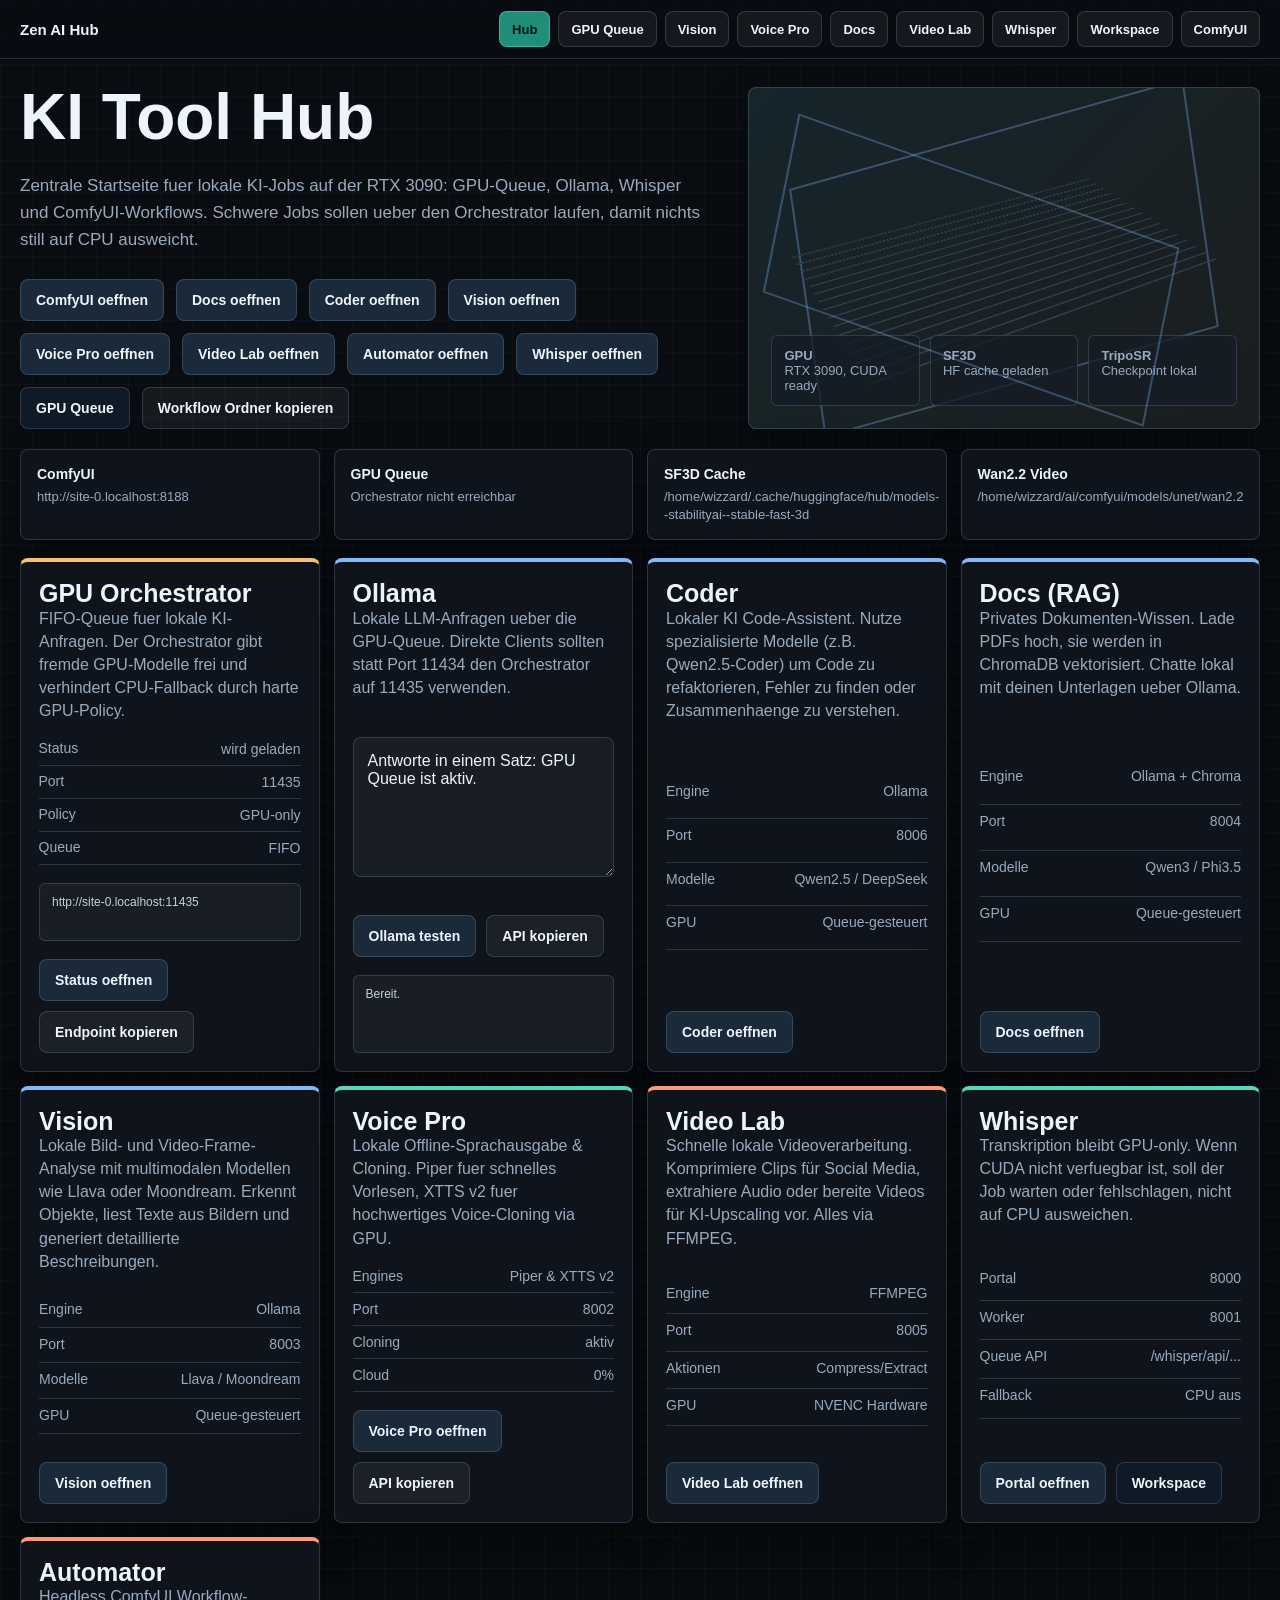
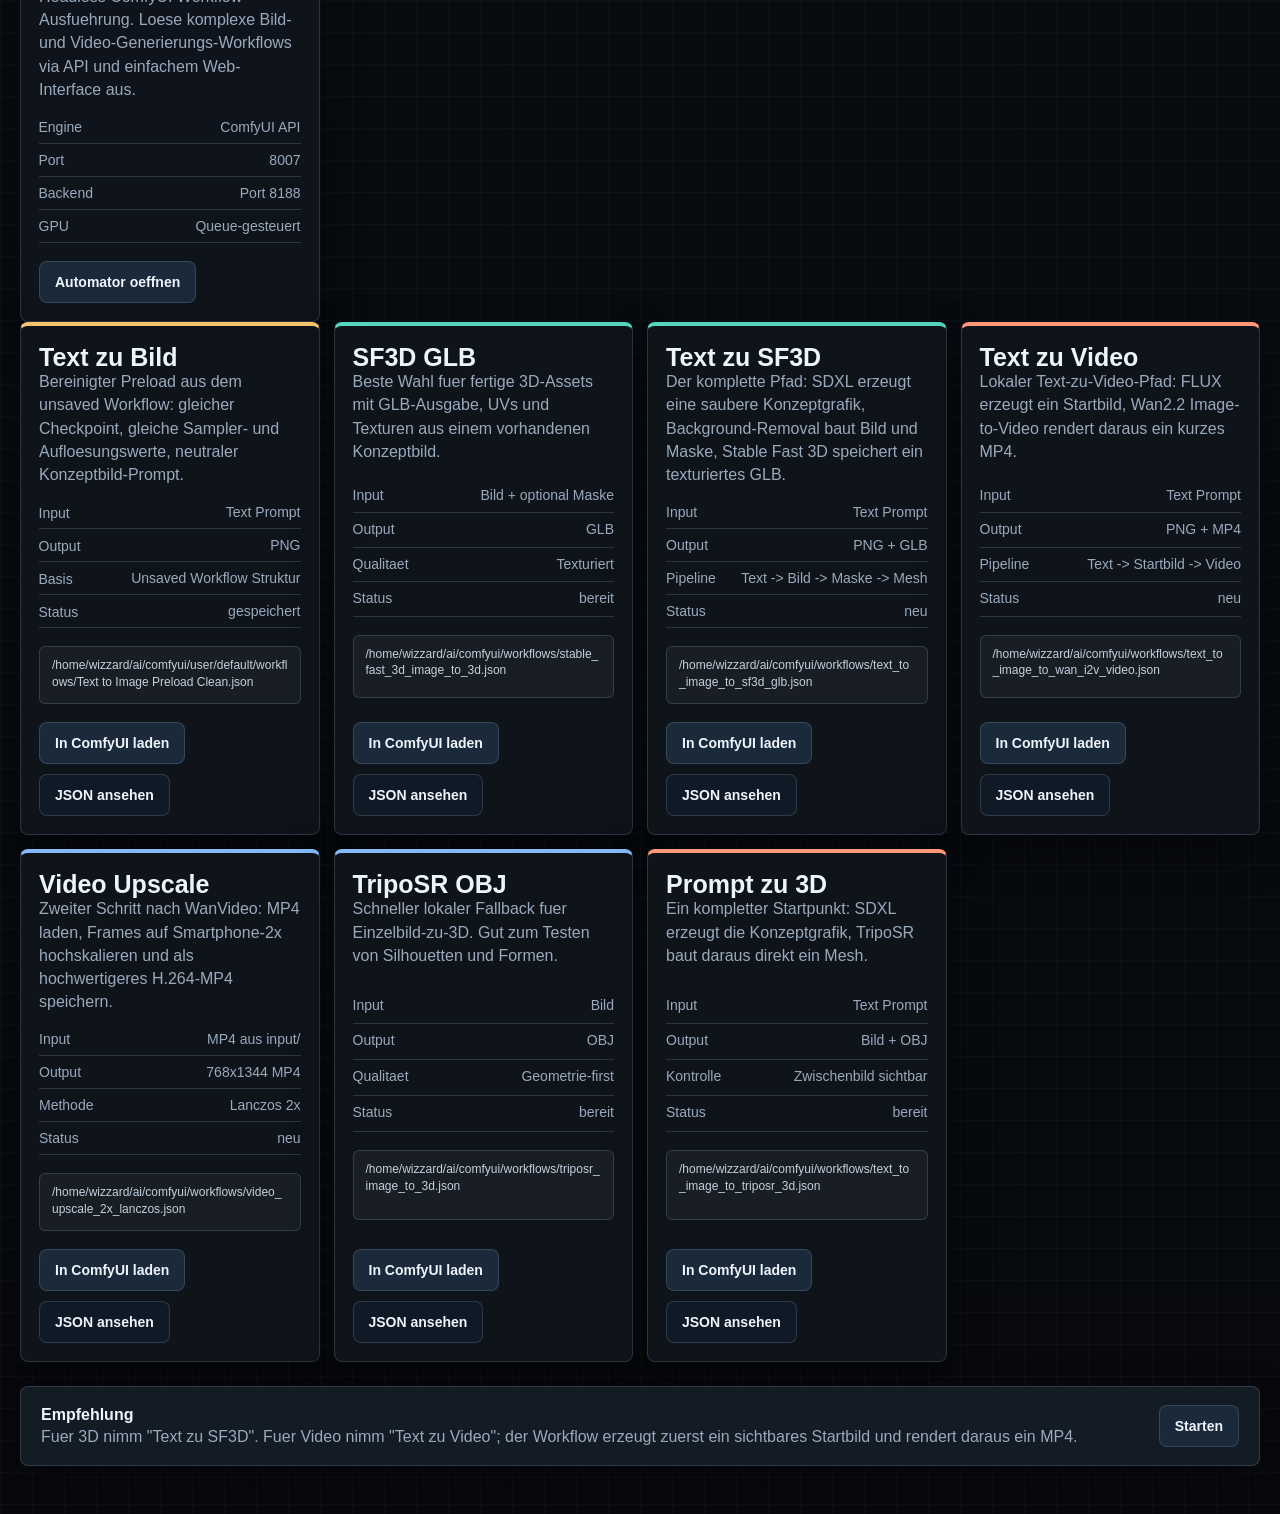
==== landing-page/index.html @ 99bfc398 "Update Hub Landing Page with Zen Coder and Zen Automator" ====
<!doctype html>
<html lang="de">
<head>
  <meta charset="utf-8">
  <meta name="viewport" content="width=device-width, initial-scale=1">
  <title>ComfyUI Workflow Launcher</title>
  <style>
    :root {
      --ink: #161817;
      --muted: #5c645e;
      --paper: #f5f1e8;
      --panel: rgba(255, 252, 244, 0.86);
      --line: rgba(22, 24, 23, 0.16);
      --green: #1f7a5b;
      --blue: #1b638f;
      --clay: #b85b38;
      --gold: #b18a21;
      --shadow: 0 24px 70px rgba(20, 23, 21, 0.18);
    }

    * {
      box-sizing: border-box;
    }

    body {
      margin: 0;
      min-height: 100vh;
      color: var(--ink);
      font-family: ui-serif, Georgia, "Times New Roman", serif;
      background:
        linear-gradient(120deg, rgba(245, 241, 232, 0.96), rgba(224, 233, 224, 0.86)),
        radial-gradient(circle at 18% 16%, rgba(184, 91, 56, 0.22), transparent 30%),
        radial-gradient(circle at 86% 12%, rgba(31, 122, 91, 0.2), transparent 34%),
        #ece6d8;
    }

    body::before {
      content: "";
      position: fixed;
      inset: 0;
      pointer-events: none;
      opacity: 0.36;
      background-image:
        linear-gradient(rgba(22, 24, 23, 0.055) 1px, transparent 1px),
        linear-gradient(90deg, rgba(22, 24, 23, 0.045) 1px, transparent 1px);
      background-size: 34px 34px;
      mask-image: linear-gradient(to bottom, #000, transparent 82%);
    }

    .shell {
      width: min(1180px, calc(100% - 36px));
      margin: 0 auto;
      padding: 28px 0 44px;
    }

    header {
      min-height: 42vh;
      display: grid;
      grid-template-columns: minmax(0, 1.05fr) minmax(280px, 0.95fr);
      gap: 32px;
      align-items: center;
      padding: 20px 0 26px;
    }

    h1 {
      max-width: 780px;
      margin: 0;
      font-size: clamp(44px, 7vw, 96px);
      line-height: 0.9;
      letter-spacing: 0;
      font-weight: 800;
    }

    .lede {
      max-width: 680px;
      margin: 24px 0 0;
      color: var(--muted);
      font-family: ui-sans-serif, "Aptos", "Segoe UI", sans-serif;
      font-size: 18px;
      line-height: 1.55;
    }

    .hero-actions {
      display: flex;
      flex-wrap: wrap;
      gap: 12px;
      margin-top: 26px;
    }

    .mesh-stage {
      position: relative;
      min-height: 340px;
      border: 1px solid var(--line);
      background:
        linear-gradient(135deg, rgba(255, 252, 244, 0.74), rgba(213, 226, 215, 0.58)),
        repeating-linear-gradient(35deg, rgba(22, 24, 23, 0.035), rgba(22, 24, 23, 0.035) 1px, transparent 1px, transparent 16px);
      box-shadow: var(--shadow);
      overflow: hidden;
    }

    .mesh-stage::before,
    .mesh-stage::after {
      content: "";
      position: absolute;
      inset: 42px 56px;
      border: 2px solid rgba(27, 99, 143, 0.32);
      transform: skewY(-8deg) rotate(-8deg);
    }

    .mesh-stage::after {
      inset: 88px 94px 64px 28px;
      border-color: rgba(184, 91, 56, 0.36);
      transform: skewY(9deg) rotate(11deg);
    }

    .mesh-form {
      position: absolute;
      inset: 62px 72px;
      display: grid;
      grid-template-columns: repeat(auto-fit, minmax(260px, 1fr));
      grid-template-rows: repeat(4, 1fr);
      gap: 12px;
      transform: perspective(680px) rotateX(58deg) rotateZ(-30deg);
      transform-origin: center;
    }

    .mesh-form span {
      border: 1px solid rgba(22, 24, 23, 0.18);
      background: rgba(255, 252, 244, 0.48);
      box-shadow: inset 0 0 28px rgba(31, 122, 91, 0.08);
    }

    .status-strip {
      position: absolute;
      left: 22px;
      right: 22px;
      bottom: 22px;
      display: grid;
      grid-template-columns: repeat(3, 1fr);
      gap: 10px;
      font-family: ui-sans-serif, "Aptos", "Segoe UI", sans-serif;
      font-size: 13px;
    }

    .status-strip div {
      padding: 12px;
      background: rgba(255, 252, 244, 0.82);
      border: 1px solid var(--line);
    }

    .toolbar {
      display: grid;
      grid-template-columns: repeat(3, 1fr);
      gap: 14px;
      margin: 6px 0 20px;
      font-family: ui-sans-serif, "Aptos", "Segoe UI", sans-serif;
    }

    .metric {
      padding: 16px;
      border: 1px solid var(--line);
      background: rgba(255, 252, 244, 0.72);
    }

    .metric b {
      display: block;
      font-size: 14px;
      margin-bottom: 5px;
    }

    .metric span {
      color: var(--muted);
      font-size: 13px;
    }

    .cards {
      display: grid;
      grid-template-columns: repeat(4, 1fr);
      gap: 18px;
    }

    .card {
      display: grid;
      gap: 18px;
      padding: 20px;
      min-height: 430px;
      border: 1px solid var(--line);
      background: var(--panel);
      box-shadow: 0 18px 46px rgba(20, 23, 21, 0.1);
      backdrop-filter: blur(12px);
    }

    .card[data-accent="green"] {
      border-top: 6px solid var(--green);
    }

    .card[data-accent="blue"] {
      border-top: 6px solid var(--blue);
    }

    .card[data-accent="clay"] {
      border-top: 6px solid var(--clay);
    }

    .card[data-accent="gold"] {
      border-top: 6px solid var(--gold);
    }

    .card h2 {
      margin: 0;
      font-size: 30px;
      line-height: 1;
      letter-spacing: 0;
    }

    .tagline {
      margin: 0;
      color: var(--muted);
      font-family: ui-sans-serif, "Aptos", "Segoe UI", sans-serif;
      line-height: 1.45;
    }

    .facts {
      display: grid;
      gap: 8px;
      font-family: ui-sans-serif, "Aptos", "Segoe UI", sans-serif;
      font-size: 14px;
    }

    .fact {
      display: flex;
      justify-content: space-between;
      gap: 14px;
      padding-bottom: 8px;
      border-bottom: 1px solid var(--line);
    }

    .fact span:last-child {
      color: var(--muted);
      text-align: right;
    }

    .path {
      min-height: 58px;
      padding: 10px 12px;
      overflow-wrap: anywhere;
      border: 1px solid var(--line);
      background: rgba(22, 24, 23, 0.04);
      color: #303531;
      font-family: "Cascadia Mono", "SFMono-Regular", Consolas, monospace;
      font-size: 12px;
      line-height: 1.4;
    }

    .actions {
      display: flex;
      gap: 10px;
      flex-wrap: wrap;
      align-self: end;
    }

    button,
    a.button {
      appearance: none;
      display: inline-flex;
      align-items: center;
      justify-content: center;
      min-height: 42px;
      padding: 0 15px;
      border: 1px solid rgba(22, 24, 23, 0.2);
      background: #171a18;
      color: #fffaf0;
      cursor: pointer;
      text-decoration: none;
      font-family: ui-sans-serif, "Aptos", "Segoe UI", sans-serif;
      font-size: 14px;
      font-weight: 700;
      transition: transform 160ms ease, background 160ms ease;
    }

    button.secondary,
    a.secondary {
      background: rgba(255, 252, 244, 0.86);
      color: var(--ink);
    }

    button:hover,
    a.button:hover {
      transform: translateY(-2px);
    }

    .decision {
      margin-top: 24px;
      padding: 18px 20px;
      display: flex;
      gap: 18px;
      align-items: center;
      justify-content: space-between;
      border: 1px solid var(--line);
      background: rgba(255, 252, 244, 0.72);
      font-family: ui-sans-serif, "Aptos", "Segoe UI", sans-serif;
    }

    .decision strong {
      display: block;
      margin-bottom: 4px;
    }

    .decision span {
      color: var(--muted);
    }

    @media (max-width: 900px) {
      header,
      .cards,
      .toolbar {
        grid-template-columns: 1fr;
      }

      header {
        min-height: auto;
      }

      .mesh-stage {
        min-height: 300px;
      }

      .status-strip {
        grid-template-columns: 1fr;
      }

      .card {
        min-height: auto;
      }
    }

    @media (max-width: 520px) {
      .shell {
        width: min(100% - 22px, 1180px);
        padding-top: 16px;
      }

      h1 {
        font-size: 42px;
      }

      .lede {
        font-size: 16px;
      }

      .mesh-stage::before,
      .mesh-stage::after {
        inset: 34px;
      }

      .mesh-form {
        inset: 56px 42px;
      }

      .decision {
        align-items: stretch;
        flex-direction: column;
      }

      button,
      a.button {
        width: 100%;
      }
    }


    /* Unified GPU AI Hub theme shared with the orchestrator dashboard. */
    :root {
      --ink: #eaf2ff;
      --muted: #9db0c4;
      --paper: #081018;
      --panel: rgba(16, 26, 38, 0.92);
      --line: #26384a;
      --green: #5ee0b7;
      --blue: #78bdf2;
      --clay: #ff9b72;
      --gold: #ffca75;
      --shadow: 0 20px 60px rgba(0, 0, 0, 0.28);
    }

    body {
      color: var(--ink);
      font-family: Inter, "Segoe UI", ui-sans-serif, sans-serif;
      background: linear-gradient(180deg, #081018, #05080c);
    }

    body::before {
      opacity: 0.24;
      background-image:
        linear-gradient(rgba(255,255,255,0.035) 1px, transparent 1px),
        linear-gradient(90deg, rgba(255,255,255,0.03) 1px, transparent 1px);
      mask-image: linear-gradient(to bottom, #000, transparent 86%);
    }

    header { min-height: 36vh; }
    h1 { font-size: clamp(40px, 6vw, 76px); letter-spacing: -0.03em; }
    .lede, .toolbar, .facts, .path, .tagline, .decision, button, a.button, textarea { font-family: Inter, "Segoe UI", ui-sans-serif, sans-serif; }
    .mesh-stage, .metric, .card, .decision {
      background: var(--panel);
      border-color: var(--line);
      border-radius: 12px;
      box-shadow: var(--shadow);
      backdrop-filter: blur(12px);
    }
    .mesh-stage::before, .mesh-stage::after { border-color: rgba(120, 189, 242, 0.32); }
    .mesh-form span, .status-strip div { background: rgba(16,26,38,0.72); border-color: var(--line); }
    .status-strip div, .metric span, .fact span:first-child, .path, .tagline, .lede { color: var(--muted); }
    .card { min-height: 360px; }
    .button, button, a.button {
      background: #17283a;
      border: 1px solid var(--line);
      color: var(--ink);
      border-radius: 10px;
    }
    .button.secondary, button.secondary, a.button.secondary { background: #101a26; }
    textarea { border-color: var(--line) !important; background: rgba(255,255,255,0.04) !important; color: var(--ink) !important; }

  

    /* Zen AI Hub unified control theme. */
    :root {
      color-scheme: dark;
      --ink: #eef4fb;
      --muted: #9aaabd;
      --paper: #090d12;
      --panel: rgba(16, 22, 29, 0.94);
      --panel-strong: rgba(20, 28, 37, 0.98);
      --line: rgba(150, 171, 194, 0.22);
      --green: #55d6bd;
      --blue: #83b9f7;
      --clay: #ff9876;
      --gold: #f6c36d;
      --shadow: 0 18px 42px rgba(0, 0, 0, 0.34);
      --radius: 8px;
    }
    body {
      color: var(--ink);
      font-family: "Segoe UI", Inter, ui-sans-serif, sans-serif;
      background:
        linear-gradient(rgba(255,255,255,0.025) 1px, transparent 1px),
        linear-gradient(90deg, rgba(255,255,255,0.02) 1px, transparent 1px),
        linear-gradient(180deg, #090d12 0%, #07090d 100%);
      background-size: 32px 32px, 32px 32px, auto;
    }
    body::before { display: none; }
    .shell { width: min(1240px, calc(100% - 36px)); padding: 28px 0 48px; }
    header {
      min-height: auto;
      grid-template-columns: minmax(0, 1fr) minmax(320px, 0.72fr);
      align-items: stretch;
      gap: 18px;
      padding: 0 0 20px;
    }
    h1 {
      color: var(--ink);
      font-family: "Segoe UI", Inter, ui-sans-serif, sans-serif;
      font-size: clamp(38px, 5vw, 72px);
      line-height: 0.95;
      font-weight: 800;
      letter-spacing: 0;
    }
    h2 { font-family: "Segoe UI", Inter, ui-sans-serif, sans-serif; letter-spacing: 0; }
    .lede, .toolbar, .facts, .path, .tagline, .decision, button, a.button, textarea {
      font-family: "Segoe UI", Inter, ui-sans-serif, sans-serif;
    }
    .lede { color: var(--muted); font-size: 17px; line-height: 1.6; }
    .mesh-stage, .metric, .card, .decision {
      background: var(--panel);
      border: 1px solid var(--line);
      border-radius: var(--radius);
      box-shadow: var(--shadow);
      backdrop-filter: blur(14px);
    }
    .mesh-stage {
      min-height: 300px;
      background:
        linear-gradient(135deg, rgba(85, 214, 189, 0.09), rgba(246, 195, 109, 0.05)),
        var(--panel);
    }
    .mesh-stage::before, .mesh-stage::after { border-color: rgba(131, 185, 247, 0.32); }
    .mesh-form span, .status-strip div {
      background: rgba(20, 28, 37, 0.76);
      border-color: var(--line);
      border-radius: 6px;
    }
    .status-strip div, .metric span, .fact span:first-child, .path, .tagline { color: var(--muted); }
    .toolbar { grid-template-columns: repeat(4, minmax(0, 1fr)); margin: 0 0 18px; }
    .cards { grid-template-columns: repeat(auto-fit, minmax(260px, 1fr)); gap: 14px; }
    .card { min-height: 340px; padding: 18px; }
    .card[data-accent="green"] { border-top: 4px solid var(--green); }
    .card[data-accent="blue"] { border-top: 4px solid var(--blue); }
    .card[data-accent="clay"] { border-top: 4px solid var(--clay); }
    .card[data-accent="gold"] { border-top: 4px solid var(--gold); }
    .card h2 { color: var(--ink); font-size: 25px; line-height: 1.05; }
    .fact { border-bottom-color: var(--line); }
    .path {
      background: rgba(255,255,255,0.045);
      border-color: var(--line);
      color: #c4d1df;
      border-radius: 6px;
    }
    button, a.button, .button {
      min-height: 42px;
      padding: 0 15px;
      border: 1px solid var(--line);
      border-radius: 8px;
      background: #1a2a3b;
      color: var(--ink);
      font-size: 14px;
      font-weight: 700;
      text-decoration: none;
    }
    button.secondary, a.secondary, .button.secondary {
      background: rgba(255,255,255,0.055);
      color: var(--ink);
    }
    button:hover, a.button:hover { transform: translateY(-1px); background: #20354a; }
    textarea {
      border: 1px solid var(--line) !important;
      border-radius: 8px !important;
      background: rgba(255,255,255,0.045) !important;
      color: var(--ink) !important;
    }
    .decision { background: var(--panel-strong); }
    @media (max-width: 900px) { header, .toolbar { grid-template-columns: 1fr; } }


    /* Shared top navigation across Zen AI Hub tools. */
    .site-menu {
      width: 100%;
      border-bottom: 1px solid var(--line);
      background: rgba(9, 13, 18, 0.92);
      backdrop-filter: blur(14px);
      position: sticky;
      top: 0;
      z-index: 50;
    }
    .site-menu-inner {
      width: min(1240px, calc(100% - 36px));
      min-height: 58px;
      margin: 0 auto;
      display: flex;
      align-items: center;
      justify-content: space-between;
      gap: 16px;
    }
    .site-brand {
      color: var(--text, var(--ink));
      font-weight: 800;
      font-size: 15px;
      letter-spacing: 0;
      text-decoration: none;
      white-space: nowrap;
    }
    .site-nav {
      display: flex;
      align-items: center;
      justify-content: flex-end;
      gap: 8px;
      flex-wrap: wrap;
    }
    .site-nav a {
      min-height: 36px;
      display: inline-flex;
      align-items: center;
      justify-content: center;
      padding: 0 12px;
      border: 1px solid var(--line);
      border-radius: 8px;
      background: rgba(255,255,255,0.055);
      color: var(--text, var(--ink));
      text-decoration: none;
      font-size: 13px;
      font-weight: 700;
    }
    .site-nav a:hover { background: #20354a; }
    .site-nav a[data-current="1"] {
      background: #1f8f7a;
      color: #06100e;
      border-color: rgba(85,214,189,0.55);
    }
    @media (max-width: 760px) {
      .site-menu-inner { align-items: stretch; flex-direction: column; padding: 10px 0; }
      .site-nav { justify-content: flex-start; }
      .site-nav a { flex: 1 1 auto; }
    }
</style>
</head>
<body data-page="hub">
  <div class="site-menu">
    <div class="site-menu-inner">
      <a class="site-brand" data-nav="hub" href="http://192.168.2.41:8191/">Zen AI Hub</a>
      <nav class="site-nav" aria-label="Zen AI Hub Navigation">
        <a data-nav="hub" href="http://192.168.2.41:8191/">Hub</a>
        <a data-nav="queue" href="http://192.168.2.41:11435/status">GPU Queue</a>
        <a data-nav="vision" href="http://192.168.2.41:8003/">Vision</a>
        <a data-nav="voice" href="http://192.168.2.41:8002/">Voice Pro</a>
        <a data-nav="docs" href="http://192.168.2.41:8004/">Docs</a>
        <a data-nav="video" href="http://192.168.2.41:8005/">Video Lab</a>
        <a data-nav="whisper" href="http://192.168.2.41:8000/">Whisper</a>
        <a data-nav="workspace" href="http://192.168.2.41:8001/?workspace=1">Workspace</a>
        <a data-nav="comfy" href="http://192.168.2.41:8188/" target="_blank" rel="noreferrer">ComfyUI</a>
      </nav>
    </div>
  </div>
  <script>
    (() => {
      const host = window.location.hostname || "192.168.2.41";
      const urls = {
        hub: `http://${host}:8191/`,
        queue: `http://${host}:11435/status`,
        vision: `http://${host}:8003/`,
        voice: `http://${host}:8002/`,
        docs: `http://${host}:8004/`,
        coder: `http://${host}:8006/`,
        auto: `http://${host}:8007/`,
        video: `http://${host}:8005/`,
        whisper: `http://${host}:8000/`,
        workspace: `http://${host}:8001/?workspace=1`,
        comfy: `http://${host}:8188/`,
      };
      document.querySelectorAll("[data-nav]").forEach((link) => {
        const key = link.dataset.nav;
        if (urls[key]) link.href = urls[key];
      });
      const active = document.body.dataset.page;
      if (active) {
        document.querySelectorAll(`[data-nav="${active}"]`).forEach((link) => {
          link.dataset.current = "1";
        });
      }
    })();
  </script>
  <main class="shell">
    <header>
      <section>
        <h1>KI Tool Hub</h1>
        <p class="lede">Zentrale Startseite fuer lokale KI-Jobs auf der RTX 3090: GPU-Queue, Ollama, Whisper und ComfyUI-Workflows. Schwere Jobs sollen ueber den Orchestrator laufen, damit nichts still auf CPU ausweicht.</p>
        <div class="hero-actions">
          <a class="button js-comfy-link" href="http://192.168.2.41:8188" target="_blank" rel="noreferrer">ComfyUI oeffnen</a>
          <a class="button" id="docsLink" href="http://192.168.2.41:8004" target="_blank" rel="noreferrer">Docs oeffnen</a>
          <a class="button" id="coderLink" href="http://192.168.2.41:8006" target="_blank" rel="noreferrer">Coder oeffnen</a>
          <a class="button" id="visionLink" href="http://192.168.2.41:8003" target="_blank" rel="noreferrer">Vision oeffnen</a>
          <a class="button" id="voiceLink" href="http://192.168.2.41:8002" target="_blank" rel="noreferrer">Voice Pro oeffnen</a>
          <a class="button" id="videoLink" href="http://192.168.2.41:8005" target="_blank" rel="noreferrer">Video Lab oeffnen</a>
          <a class="button" id="autoLink" href="http://192.168.2.41:8007" target="_blank" rel="noreferrer">Automator oeffnen</a>
          <a class="button" id="whisperLink" href="http://192.168.2.41:8000" target="_blank" rel="noreferrer">Whisper oeffnen</a>
          <a class="button secondary" id="queueLink" href="http://192.168.2.41:11435/status" target="_blank" rel="noreferrer">GPU Queue</a>
          <button class="secondary" data-copy="/home/wizzard/ai/comfyui/workflows">Workflow Ordner kopieren</button>
        </div>
      </section>
      <aside class="mesh-stage" aria-label="3D workflow visual">
        <div class="mesh-form" aria-hidden="true">
          <span></span><span></span><span></span><span></span>
          <span></span><span></span><span></span><span></span>
          <span></span><span></span><span></span><span></span>
          <span></span><span></span><span></span><span></span>
        </div>
        <div class="status-strip">
          <div><strong>GPU</strong><br>RTX 3090, CUDA ready</div>
          <div><strong>SF3D</strong><br>HF cache geladen</div>
          <div><strong>TripoSR</strong><br>Checkpoint lokal</div>
        </div>
      </aside>
    </header>

    <section class="toolbar" aria-label="Systemstatus">
      <div class="metric"><b>ComfyUI</b><span class="js-comfy-url">http://192.168.2.41:8188</span></div>
      <div class="metric"><b>GPU Queue</b><span class="js-gpu-queue">Orchestrator wird geprueft...</span></div>
      <div class="metric"><b>SF3D Cache</b><span>/home/wizzard/.cache/huggingface/hub/models--stabilityai--stable-fast-3d</span></div>
      <div class="metric"><b>Wan2.2 Video</b><span>/home/wizzard/ai/comfyui/models/unet/wan2.2</span></div>
    </section>

    <section class="cards" aria-label="KI Tools">
      <article class="card" data-accent="gold">
        <div>
          <h2>GPU Orchestrator</h2>
          <p class="tagline">FIFO-Queue fuer lokale KI-Anfragen. Der Orchestrator gibt fremde GPU-Modelle frei und verhindert CPU-Fallback durch harte GPU-Policy.</p>
        </div>
        <div class="facts">
          <div class="fact"><span>Status</span><span class="js-gpu-queue">wird geladen</span></div>
          <div class="fact"><span>Port</span><span>11435</span></div>
          <div class="fact"><span>Policy</span><span>GPU-only</span></div>
          <div class="fact"><span>Queue</span><span>FIFO</span></div>
        </div>
        <div class="path js-orchestrator-url">http://192.168.2.41:11435</div>
        <div class="actions">
          <a class="button" id="queueStatusLink" href="http://192.168.2.41:11435/status" target="_blank" rel="noreferrer">Status oeffnen</a>
          <button class="button secondary" id="copyOrchestratorBtn" data-copy="http://192.168.2.41:11435">Endpoint kopieren</button>
        </div>
      </article>

      <article class="card" data-accent="blue">
        <div>
          <h2>Ollama</h2>
          <p class="tagline">Lokale LLM-Anfragen ueber die GPU-Queue. Direkte Clients sollten statt Port 11434 den Orchestrator auf 11435 verwenden.</p>
        </div>
        <textarea id="ollamaPrompt" rows="5" style="width:100%; border:1px solid rgba(255,255,255,0.12); border-radius:18px; padding:14px; background:rgba(255,255,255,0.04); color:inherit; font:inherit; resize:vertical;" placeholder="Kurzer Testprompt fuer qwen3:8b">Antworte in einem Satz: GPU Queue ist aktiv.</textarea>
        <div class="actions">
          <button class="button" id="ollamaTestBtn">Ollama testen</button>
          <button class="button secondary" data-copy="http://192.168.2.41:11435/api/generate">API kopieren</button>
        </div>
        <div class="path" id="ollamaResult">Bereit.</div>
      </article>

      <article class="card" data-accent="blue">
        <div>
          <h2>Coder</h2>
          <p class="tagline">Lokaler KI Code-Assistent. Nutze spezialisierte Modelle (z.B. Qwen2.5-Coder) um Code zu refaktorieren, Fehler zu finden oder Zusammenhaenge zu verstehen.</p>
        </div>
        <div class="facts">
          <div class="fact"><span>Engine</span><span>Ollama</span></div>
          <div class="fact"><span>Port</span><span>8006</span></div>
          <div class="fact"><span>Modelle</span><span>Qwen2.5 / DeepSeek</span></div>
          <div class="fact"><span>GPU</span><span>Queue-gesteuert</span></div>
        </div>
        <div class="actions">
          <a class="button" id="coderPortalLink" href="http://192.168.2.41:8006" target="_blank" rel="noreferrer">Coder oeffnen</a>
        </div>
      </article>

      <article class="card" data-accent="blue">
        <div>
          <h2>Docs (RAG)</h2>
          <p class="tagline">Privates Dokumenten-Wissen. Lade PDFs hoch, sie werden in ChromaDB vektorisiert. Chatte lokal mit deinen Unterlagen ueber Ollama.</p>
        </div>
        <div class="facts">
          <div class="fact"><span>Engine</span><span>Ollama + Chroma</span></div>
          <div class="fact"><span>Port</span><span>8004</span></div>
          <div class="fact"><span>Modelle</span><span>Qwen3 / Phi3.5</span></div>
          <div class="fact"><span>GPU</span><span>Queue-gesteuert</span></div>
        </div>
        <div class="actions">
          <a class="button" id="docsPortalLink" href="http://192.168.2.41:8004" target="_blank" rel="noreferrer">Docs oeffnen</a>
        </div>
      </article>

      <article class="card" data-accent="blue">
        <div>
          <h2>Vision</h2>
          <p class="tagline">Lokale Bild- und Video-Frame-Analyse mit multimodalen Modellen wie Llava oder Moondream. Erkennt Objekte, liest Texte aus Bildern und generiert detaillierte Beschreibungen.</p>
        </div>
        <div class="facts">
          <div class="fact"><span>Engine</span><span>Ollama</span></div>
          <div class="fact"><span>Port</span><span>8003</span></div>
          <div class="fact"><span>Modelle</span><span>Llava / Moondream</span></div>
          <div class="fact"><span>GPU</span><span>Queue-gesteuert</span></div>
        </div>
        <div class="actions">
          <a class="button" id="visionPortalLink" href="http://192.168.2.41:8003" target="_blank" rel="noreferrer">Vision oeffnen</a>
        </div>
      </article>

      <article class="card" data-accent="green">
        <div>
          <h2>Voice Pro</h2>
          <p class="tagline">Lokale Offline-Sprachausgabe & Cloning. Piper fuer schnelles Vorlesen, XTTS v2 fuer hochwertiges Voice-Cloning via GPU.</p>
        </div>
        <div class="facts">
          <div class="fact"><span>Engines</span><span>Piper & XTTS v2</span></div>
          <div class="fact"><span>Port</span><span>8002</span></div>
          <div class="fact"><span>Cloning</span><span>aktiv</span></div>
          <div class="fact"><span>Cloud</span><span>0%</span></div>
        </div>
        <div class="actions">
          <a class="button" id="voicePortalLink" href="http://192.168.2.41:8002" target="_blank" rel="noreferrer">Voice Pro oeffnen</a>
          <button class="button secondary" data-copy="http://192.168.2.41:8002/api/synthesize">API kopieren</button>
        </div>
      </article>

      <article class="card" data-accent="clay">
        <div>
          <h2>Video Lab</h2>
          <p class="tagline">Schnelle lokale Videoverarbeitung. Komprimiere Clips für Social Media, extrahiere Audio oder bereite Videos für KI-Upscaling vor. Alles via FFMPEG.</p>
        </div>
        <div class="facts">
          <div class="fact"><span>Engine</span><span>FFMPEG</span></div>
          <div class="fact"><span>Port</span><span>8005</span></div>
          <div class="fact"><span>Aktionen</span><span>Compress/Extract</span></div>
          <div class="fact"><span>GPU</span><span>NVENC Hardware</span></div>
        </div>
        <div class="actions">
          <a class="button" id="videoPortalLink" href="http://192.168.2.41:8005" target="_blank" rel="noreferrer">Video Lab oeffnen</a>
        </div>
      </article>

      <article class="card" data-accent="green">
        <div>
          <h2>Whisper</h2>
          <p class="tagline">Transkription bleibt GPU-only. Wenn CUDA nicht verfuegbar ist, soll der Job warten oder fehlschlagen, nicht auf CPU ausweichen.</p>
        </div>
        <div class="facts">
          <div class="fact"><span>Portal</span><span>8000</span></div>
          <div class="fact"><span>Worker</span><span>8001</span></div>
          <div class="fact"><span>Queue API</span><span>/whisper/api/...</span></div>
          <div class="fact"><span>Fallback</span><span>CPU aus</span></div>
        </div>
        <div class="actions">
          <a class="button" id="whisperPortalLink" href="http://192.168.2.41:8000" target="_blank" rel="noreferrer">Portal oeffnen</a>
          <a class="button secondary" id="whisperWorkspaceLink" href="http://192.168.2.41:8001/?workspace=1" target="_blank" rel="noreferrer">Workspace</a>
        </div>
      </article>

      <article class="card" data-accent="clay">
        <div>
          <h2>Automator</h2>
          <p class="tagline">Headless ComfyUI Workflow-Ausfuehrung. Loese komplexe Bild- und Video-Generierungs-Workflows via API und einfachem Web-Interface aus.</p>
        </div>
        <div class="facts">
          <div class="fact"><span>Engine</span><span>ComfyUI API</span></div>
          <div class="fact"><span>Port</span><span>8007</span></div>
          <div class="fact"><span>Backend</span><span>Port 8188</span></div>
          <div class="fact"><span>GPU</span><span>Queue-gesteuert</span></div>
        </div>
        <div class="actions">
          <a class="button" id="autoPortalLink" href="http://192.168.2.41:8007" target="_blank" rel="noreferrer">Automator oeffnen</a>
        </div>
      </article>
    </section>

    <section class="cards" aria-label="Workflow Auswahl">
      <article class="card" data-accent="gold">
        <div>
          <h2>Text zu Bild</h2>
          <p class="tagline">Bereinigter Preload aus dem unsaved Workflow: gleicher Checkpoint, gleiche Sampler- und Aufloesungswerte, neutraler Konzeptbild-Prompt.</p>
        </div>
        <div class="facts">
          <div class="fact"><span>Input</span><span>Text Prompt</span></div>
          <div class="fact"><span>Output</span><span>PNG</span></div>
          <div class="fact"><span>Basis</span><span>Unsaved Workflow Struktur</span></div>
          <div class="fact"><span>Status</span><span>gespeichert</span></div>
        </div>
        <div class="path">/home/wizzard/ai/comfyui/user/default/workflows/Text to Image Preload Clean.json</div>
        <div class="actions">
          <a class="button js-load-workflow" href="http://192.168.2.41:8188/?workflow_url=/extensions/workflow_preloader/workflows/text_to_image_preload_clean.json" data-workflow="/extensions/workflow_preloader/workflows/text_to_image_preload_clean.json" target="_blank" rel="noreferrer">In ComfyUI laden</a>
          <a class="button secondary" href="./workflows/text_to_image_preload_clean.json">JSON ansehen</a>
        </div>
      </article>

      <article class="card" data-accent="green">
        <div>
          <h2>SF3D GLB</h2>
          <p class="tagline">Beste Wahl fuer fertige 3D-Assets mit GLB-Ausgabe, UVs und Texturen aus einem vorhandenen Konzeptbild.</p>
        </div>
        <div class="facts">
          <div class="fact"><span>Input</span><span>Bild + optional Maske</span></div>
          <div class="fact"><span>Output</span><span>GLB</span></div>
          <div class="fact"><span>Qualitaet</span><span>Texturiert</span></div>
          <div class="fact"><span>Status</span><span>bereit</span></div>
        </div>
        <div class="path" id="sf3d-path">/home/wizzard/ai/comfyui/workflows/stable_fast_3d_image_to_3d.json</div>
        <div class="actions">
          <a class="button js-load-workflow" href="http://192.168.2.41:8188/?workflow_url=/extensions/workflow_preloader/workflows/stable_fast_3d_image_to_3d.json" data-workflow="/extensions/workflow_preloader/workflows/stable_fast_3d_image_to_3d.json" target="_blank" rel="noreferrer">In ComfyUI laden</a>
          <a class="button secondary" href="./workflows/stable_fast_3d_image_to_3d.json">JSON ansehen</a>
        </div>
      </article>

      <article class="card" data-accent="green">
        <div>
          <h2>Text zu SF3D</h2>
          <p class="tagline">Der komplette Pfad: SDXL erzeugt eine saubere Konzeptgrafik, Background-Removal baut Bild und Maske, Stable Fast 3D speichert ein texturiertes GLB.</p>
        </div>
        <div class="facts">
          <div class="fact"><span>Input</span><span>Text Prompt</span></div>
          <div class="fact"><span>Output</span><span>PNG + GLB</span></div>
          <div class="fact"><span>Pipeline</span><span>Text -> Bild -> Maske -> Mesh</span></div>
          <div class="fact"><span>Status</span><span>neu</span></div>
        </div>
        <div class="path">/home/wizzard/ai/comfyui/workflows/text_to_image_to_sf3d_glb.json</div>
        <div class="actions">
          <a class="button js-load-workflow" href="http://192.168.2.41:8188/?workflow_url=/extensions/workflow_preloader/workflows/text_to_image_to_sf3d_glb.json" data-workflow="/extensions/workflow_preloader/workflows/text_to_image_to_sf3d_glb.json" target="_blank" rel="noreferrer">In ComfyUI laden</a>
          <a class="button secondary" href="./workflows/text_to_image_to_sf3d_glb.json">JSON ansehen</a>
        </div>
      </article>

      <article class="card" data-accent="clay">
        <div>
          <h2>Text zu Video</h2>
          <p class="tagline">Lokaler Text-zu-Video-Pfad: FLUX erzeugt ein Startbild, Wan2.2 Image-to-Video rendert daraus ein kurzes MP4.</p>
        </div>
        <div class="facts">
          <div class="fact"><span>Input</span><span>Text Prompt</span></div>
          <div class="fact"><span>Output</span><span>PNG + MP4</span></div>
          <div class="fact"><span>Pipeline</span><span>Text -> Startbild -> Video</span></div>
          <div class="fact"><span>Status</span><span>neu</span></div>
        </div>
        <div class="path">/home/wizzard/ai/comfyui/workflows/text_to_image_to_wan_i2v_video.json</div>
        <div class="actions">
          <a class="button js-load-workflow" href="http://192.168.2.41:8188/?workflow_url=/extensions/workflow_preloader/workflows/text_to_image_to_wan_i2v_video.json" data-workflow="/extensions/workflow_preloader/workflows/text_to_image_to_wan_i2v_video.json" target="_blank" rel="noreferrer">In ComfyUI laden</a>
          <a class="button secondary" href="./workflows/text_to_image_to_wan_i2v_video.json">JSON ansehen</a>
        </div>
      </article>

      <article class="card" data-accent="blue">
        <div>
          <h2>Video Upscale</h2>
          <p class="tagline">Zweiter Schritt nach WanVideo: MP4 laden, Frames auf Smartphone-2x hochskalieren und als hochwertigeres H.264-MP4 speichern.</p>
        </div>
        <div class="facts">
          <div class="fact"><span>Input</span><span>MP4 aus input/</span></div>
          <div class="fact"><span>Output</span><span>768x1344 MP4</span></div>
          <div class="fact"><span>Methode</span><span>Lanczos 2x</span></div>
          <div class="fact"><span>Status</span><span>neu</span></div>
        </div>
        <div class="path">/home/wizzard/ai/comfyui/workflows/video_upscale_2x_lanczos.json</div>
        <div class="actions">
          <a class="button js-load-workflow" href="http://192.168.2.41:8188/?workflow_url=/extensions/workflow_preloader/workflows/video_upscale_2x_lanczos.json" data-workflow="/extensions/workflow_preloader/workflows/video_upscale_2x_lanczos.json" target="_blank" rel="noreferrer">In ComfyUI laden</a>
          <a class="button secondary" href="./workflows/video_upscale_2x_lanczos.json">JSON ansehen</a>
        </div>
      </article>

      <article class="card" data-accent="blue">
        <div>
          <h2>TripoSR OBJ</h2>
          <p class="tagline">Schneller lokaler Fallback fuer Einzelbild-zu-3D. Gut zum Testen von Silhouetten und Formen.</p>
        </div>
        <div class="facts">
          <div class="fact"><span>Input</span><span>Bild</span></div>
          <div class="fact"><span>Output</span><span>OBJ</span></div>
          <div class="fact"><span>Qualitaet</span><span>Geometrie-first</span></div>
          <div class="fact"><span>Status</span><span>bereit</span></div>
        </div>
        <div class="path">/home/wizzard/ai/comfyui/workflows/triposr_image_to_3d.json</div>
        <div class="actions">
          <a class="button js-load-workflow" href="http://192.168.2.41:8188/?workflow_url=/extensions/workflow_preloader/workflows/triposr_image_to_3d.json" data-workflow="/extensions/workflow_preloader/workflows/triposr_image_to_3d.json" target="_blank" rel="noreferrer">In ComfyUI laden</a>
          <a class="button secondary" href="./workflows/triposr_image_to_3d.json">JSON ansehen</a>
        </div>
      </article>

      <article class="card" data-accent="clay">
        <div>
          <h2>Prompt zu 3D</h2>
          <p class="tagline">Ein kompletter Startpunkt: SDXL erzeugt die Konzeptgrafik, TripoSR baut daraus direkt ein Mesh.</p>
        </div>
        <div class="facts">
          <div class="fact"><span>Input</span><span>Text Prompt</span></div>
          <div class="fact"><span>Output</span><span>Bild + OBJ</span></div>
          <div class="fact"><span>Kontrolle</span><span>Zwischenbild sichtbar</span></div>
          <div class="fact"><span>Status</span><span>bereit</span></div>
        </div>
        <div class="path">/home/wizzard/ai/comfyui/workflows/text_to_image_to_triposr_3d.json</div>
        <div class="actions">
          <a class="button js-load-workflow" href="http://192.168.2.41:8188/?workflow_url=/extensions/workflow_preloader/workflows/text_to_image_to_triposr_3d.json" data-workflow="/extensions/workflow_preloader/workflows/text_to_image_to_triposr_3d.json" target="_blank" rel="noreferrer">In ComfyUI laden</a>
          <a class="button secondary" href="./workflows/text_to_image_to_triposr_3d.json">JSON ansehen</a>
        </div>
      </article>
    </section>

    <section class="decision">
      <div>
        <strong>Empfehlung</strong>
        <span>Fuer 3D nimm "Text zu SF3D". Fuer Video nimm "Text zu Video"; der Workflow erzeugt zuerst ein sichtbares Startbild und rendert daraus ein MP4.</span>
      </div>
      <a class="button js-comfy-link" href="http://192.168.2.41:8188" target="_blank" rel="noreferrer">Starten</a>
    </section>
  </main>

  <script>
    const buttons = document.querySelectorAll("[data-copy]");
    const comfyUrl = `http://${window.location.hostname || "192.168.2.41"}:8188`;
    const host = window.location.hostname || "192.168.2.41";
    const gpuQueueBase = `http://${host}:11435`;
    const gpuQueueDashboardUrl = `${gpuQueueBase}/status`;
    const gpuQueueUrl = `${gpuQueueBase}/api/status`;
    const voiceUrl = `http://${host}:8002`;
    const whisperPortalUrl = `http://${host}:8000`;
    const whisperWorkspaceUrl = `http://${host}:8001/?workspace=1`;

    document.querySelectorAll(".js-comfy-link").forEach((link) => {
      link.href = comfyUrl;
    });

    document.querySelectorAll(".js-comfy-url").forEach((target) => {
      target.textContent = comfyUrl;
    });

    document.querySelectorAll(".js-load-workflow").forEach((link) => {
      const url = new URL(comfyUrl);
      url.searchParams.set("workflow_url", link.dataset.workflow);
      link.href = url.toString();
    });

    ["voiceLink", "voicePortalLink"].forEach((id) => {
      const link = document.getElementById(id);
      if (link) link.href = voiceUrl;
    });
    ["whisperLink", "whisperPortalLink"].forEach((id) => {
      const link = document.getElementById(id);
      if (link) link.href = whisperPortalUrl;
    });
    const whisperWorkspaceLink = document.getElementById("whisperWorkspaceLink");
    if (whisperWorkspaceLink) whisperWorkspaceLink.href = whisperWorkspaceUrl;
    ["queueLink", "queueStatusLink"].forEach((id) => {
      const link = document.getElementById(id);
      if (link) link.href = gpuQueueDashboardUrl;
    });
    document.querySelectorAll(".js-orchestrator-url").forEach((target) => {
      target.textContent = gpuQueueBase;
    });
    const copyOrchestratorBtn = document.getElementById("copyOrchestratorBtn");
    if (copyOrchestratorBtn) copyOrchestratorBtn.dataset.copy = gpuQueueBase;
    document.querySelectorAll('[data-copy="http://192.168.2.41:8002/api/synthesize"]').forEach((button) => {
      button.dataset.copy = `${voiceUrl}/api/synthesize`;
    });


    async function refreshGpuQueue() {
      const target = document.querySelector(".js-gpu-queue");
      if (!target) return;
      try {
        const response = await fetch(gpuQueueUrl);
        const data = await response.json();
        const gpu = data.gpu || {};
        const current = data.current_job ? `${data.current_job.service} ${data.current_job.status}` : "idle";
        target.textContent = `${current}, Queue ${data.queue_depth}, VRAM frei ${gpu.memory_free_mib || "?"} MiB`;
      } catch {
        target.textContent = "Orchestrator nicht erreichbar";
      }
    }

    refreshGpuQueue();
    window.setInterval(refreshGpuQueue, 5000);

    async function runOllamaTest() {
      const button = document.getElementById("ollamaTestBtn");
      const prompt = document.getElementById("ollamaPrompt");
      const result = document.getElementById("ollamaResult");
      if (!button || !prompt || !result) return;
      const previous = button.textContent;
      button.disabled = true;
      button.textContent = "Queue laeuft...";
      result.textContent = "Warte auf GPU-Queue...";
      try {
        const response = await fetch(`${gpuQueueBase}/api/generate`, {
          method: "POST",
          headers: { "Content-Type": "application/json" },
          body: JSON.stringify({
            model: "qwen3:8b",
            prompt: prompt.value,
            stream: false,
            options: { num_predict: 80 }
          })
        });
        const data = await response.json();
        if (!response.ok) throw new Error(data.detail || `HTTP ${response.status}`);
        result.textContent = (data.response || data.thinking || "Antwort erhalten.").trim();
      } catch (error) {
        result.textContent = `Fehler: ${error.message}`;
      } finally {
        button.disabled = false;
        button.textContent = previous;
        refreshGpuQueue();
      }
    }

    const ollamaTestBtn = document.getElementById("ollamaTestBtn");
    if (ollamaTestBtn) ollamaTestBtn.addEventListener("click", runOllamaTest);

    async function copyText(value, button) {
      try {
        await navigator.clipboard.writeText(value);
        const previous = button.textContent;
        button.textContent = "Kopiert";
        window.setTimeout(() => {
          button.textContent = previous;
        }, 1200);
      } catch {
        window.prompt("Pfad", value);
      }
    }

    buttons.forEach((button) => {
      button.addEventListener("click", () => copyText(button.dataset.copy, button));
    });
  </script>
</body>
</html>
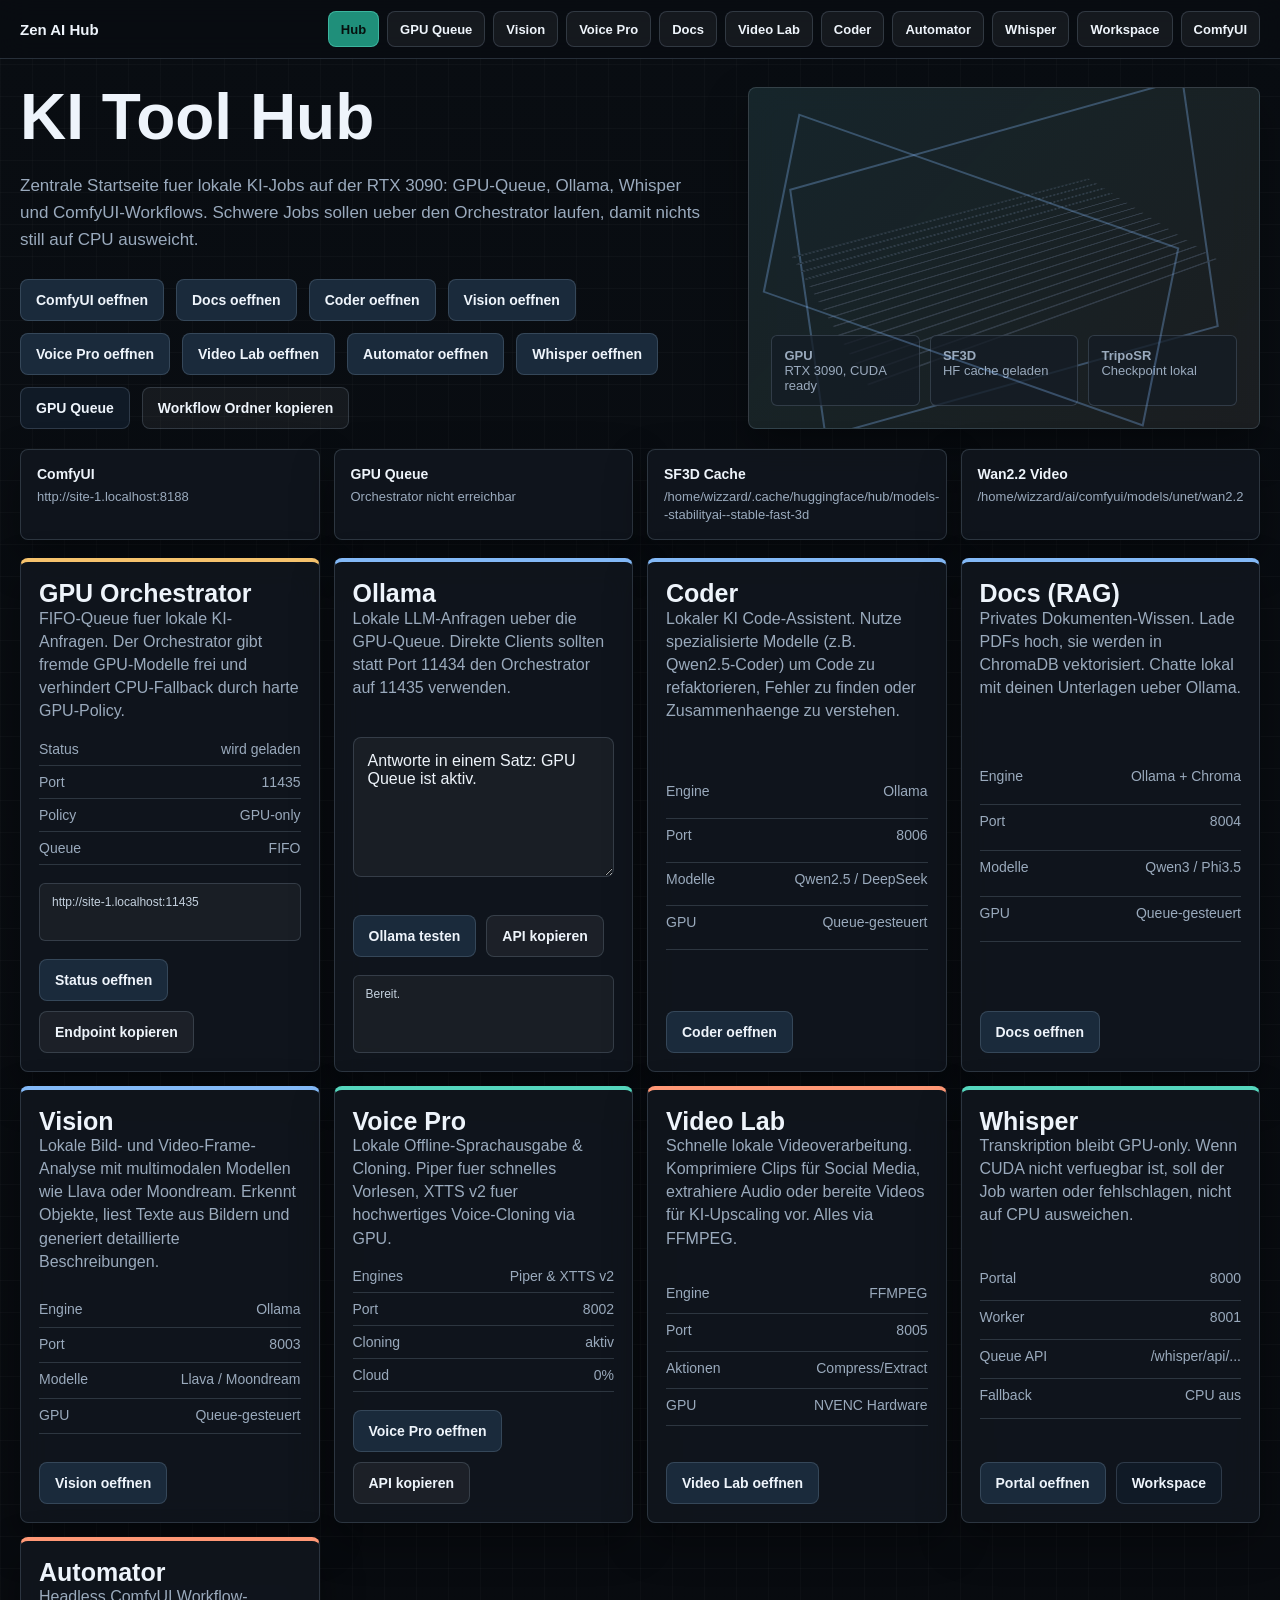
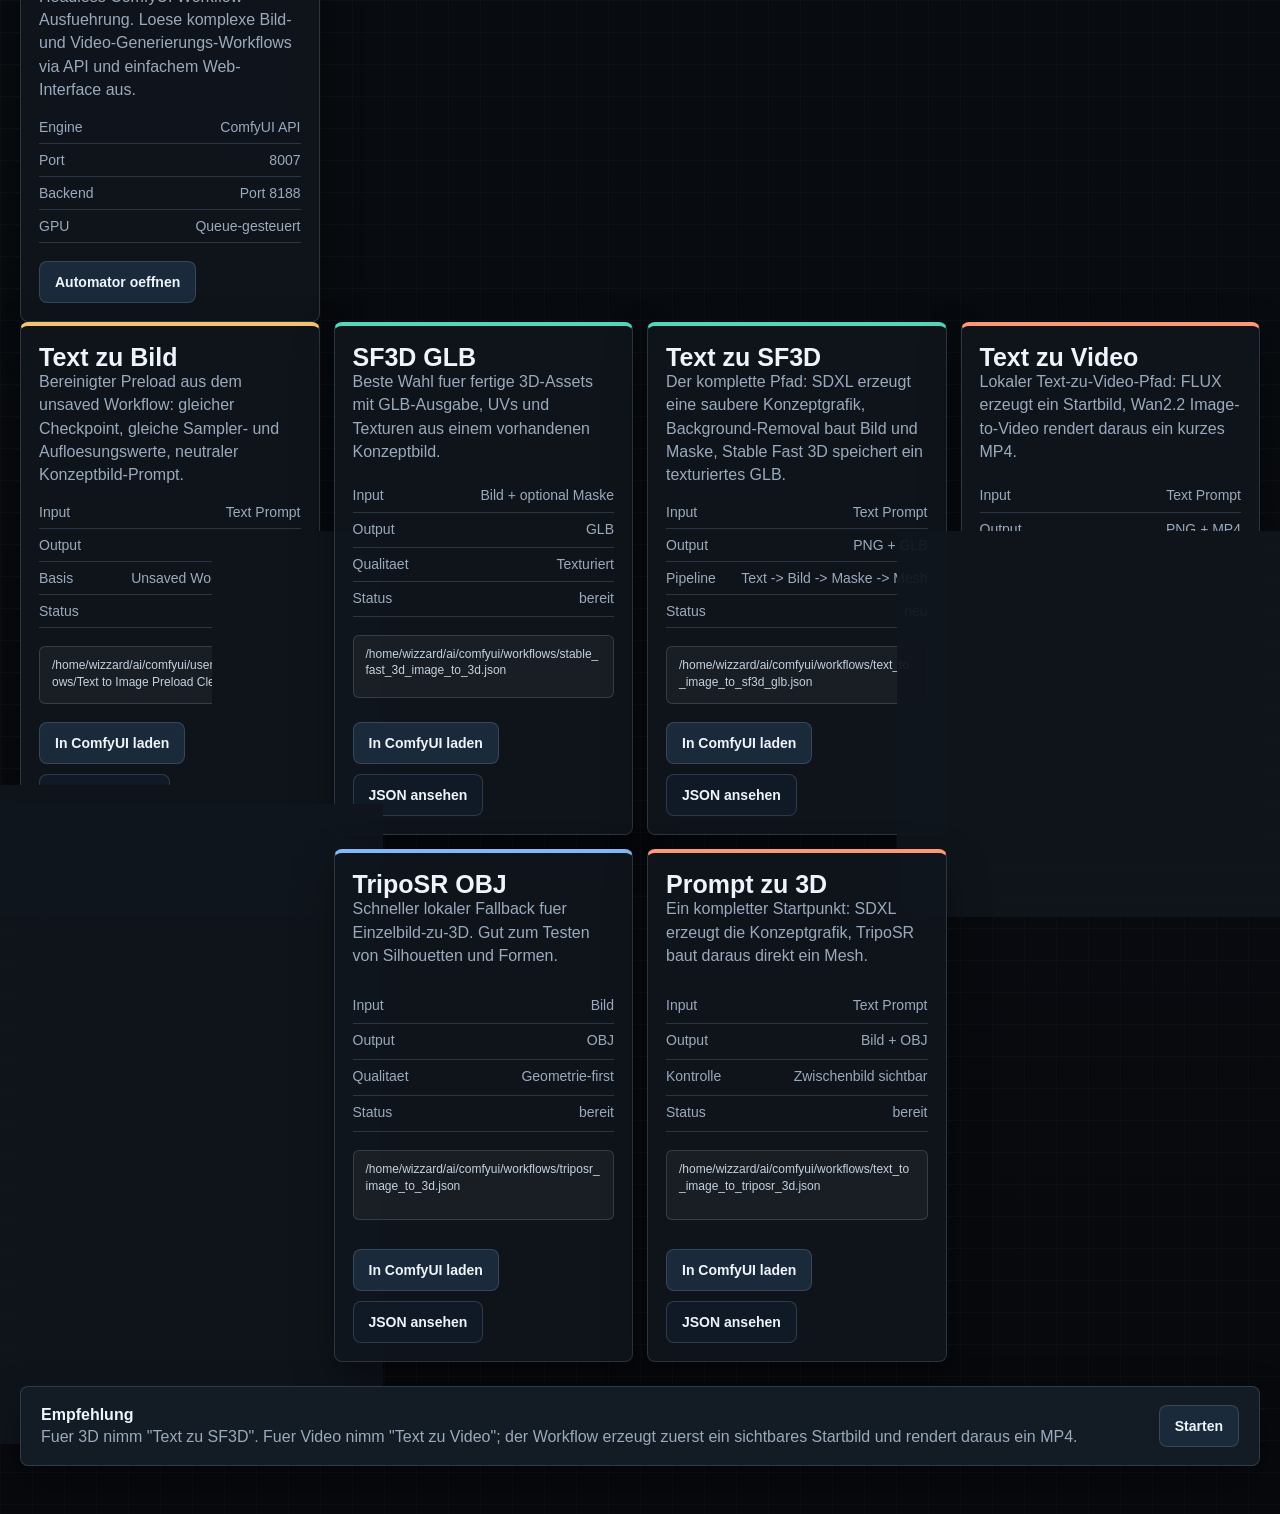
==== commit fae00bde: "Fix navigation links in Hub" ====
--- a/landing-page/index.html
+++ b/landing-page/index.html
@@ -602,6 +602,8 @@
         <a data-nav="voice" href="http://192.168.2.41:8002/">Voice Pro</a>
         <a data-nav="docs" href="http://192.168.2.41:8004/">Docs</a>
         <a data-nav="video" href="http://192.168.2.41:8005/">Video Lab</a>
+        <a data-nav="coder" href="http://192.168.2.41:8006/">Coder</a>
+        <a data-nav="auto" href="http://192.168.2.41:8007/">Automator</a>
         <a data-nav="whisper" href="http://192.168.2.41:8000/">Whisper</a>
         <a data-nav="workspace" href="http://192.168.2.41:8001/?workspace=1">Workspace</a>
         <a data-nav="comfy" href="http://192.168.2.41:8188/" target="_blank" rel="noreferrer">ComfyUI</a>
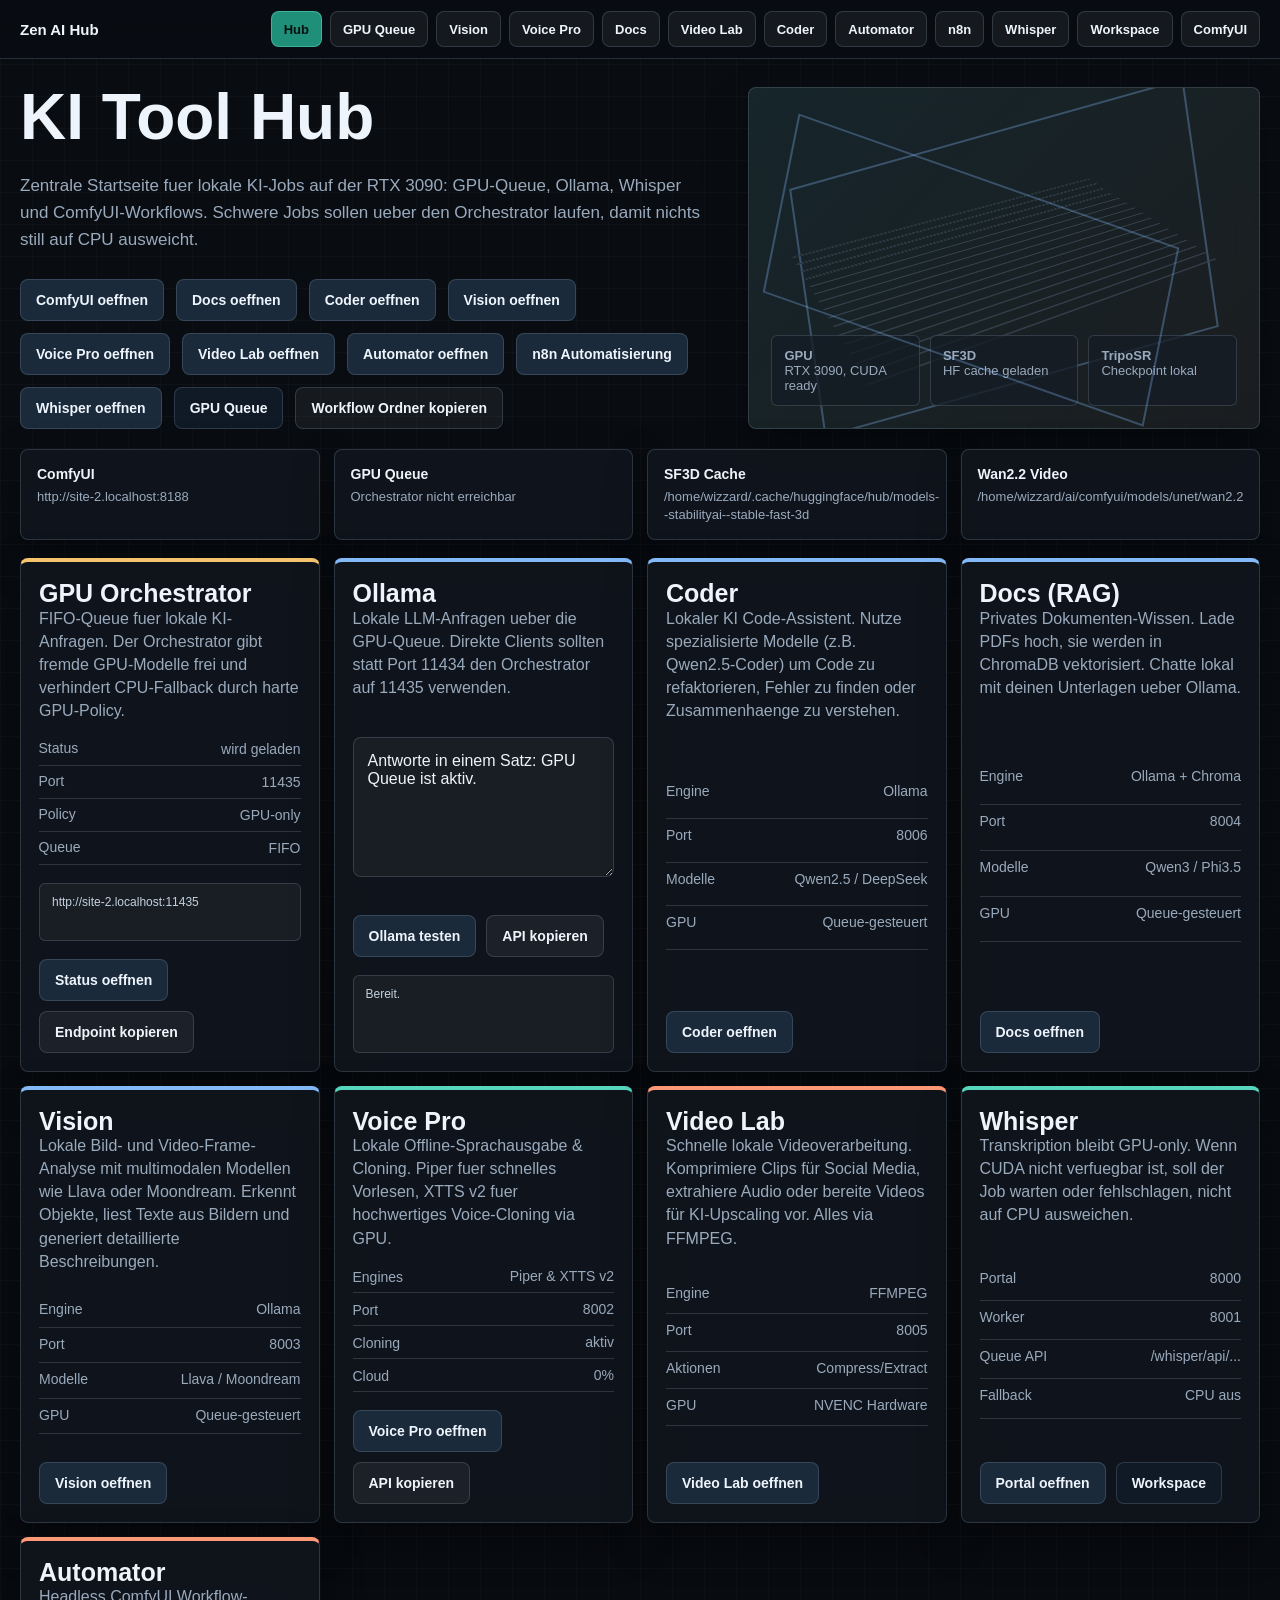
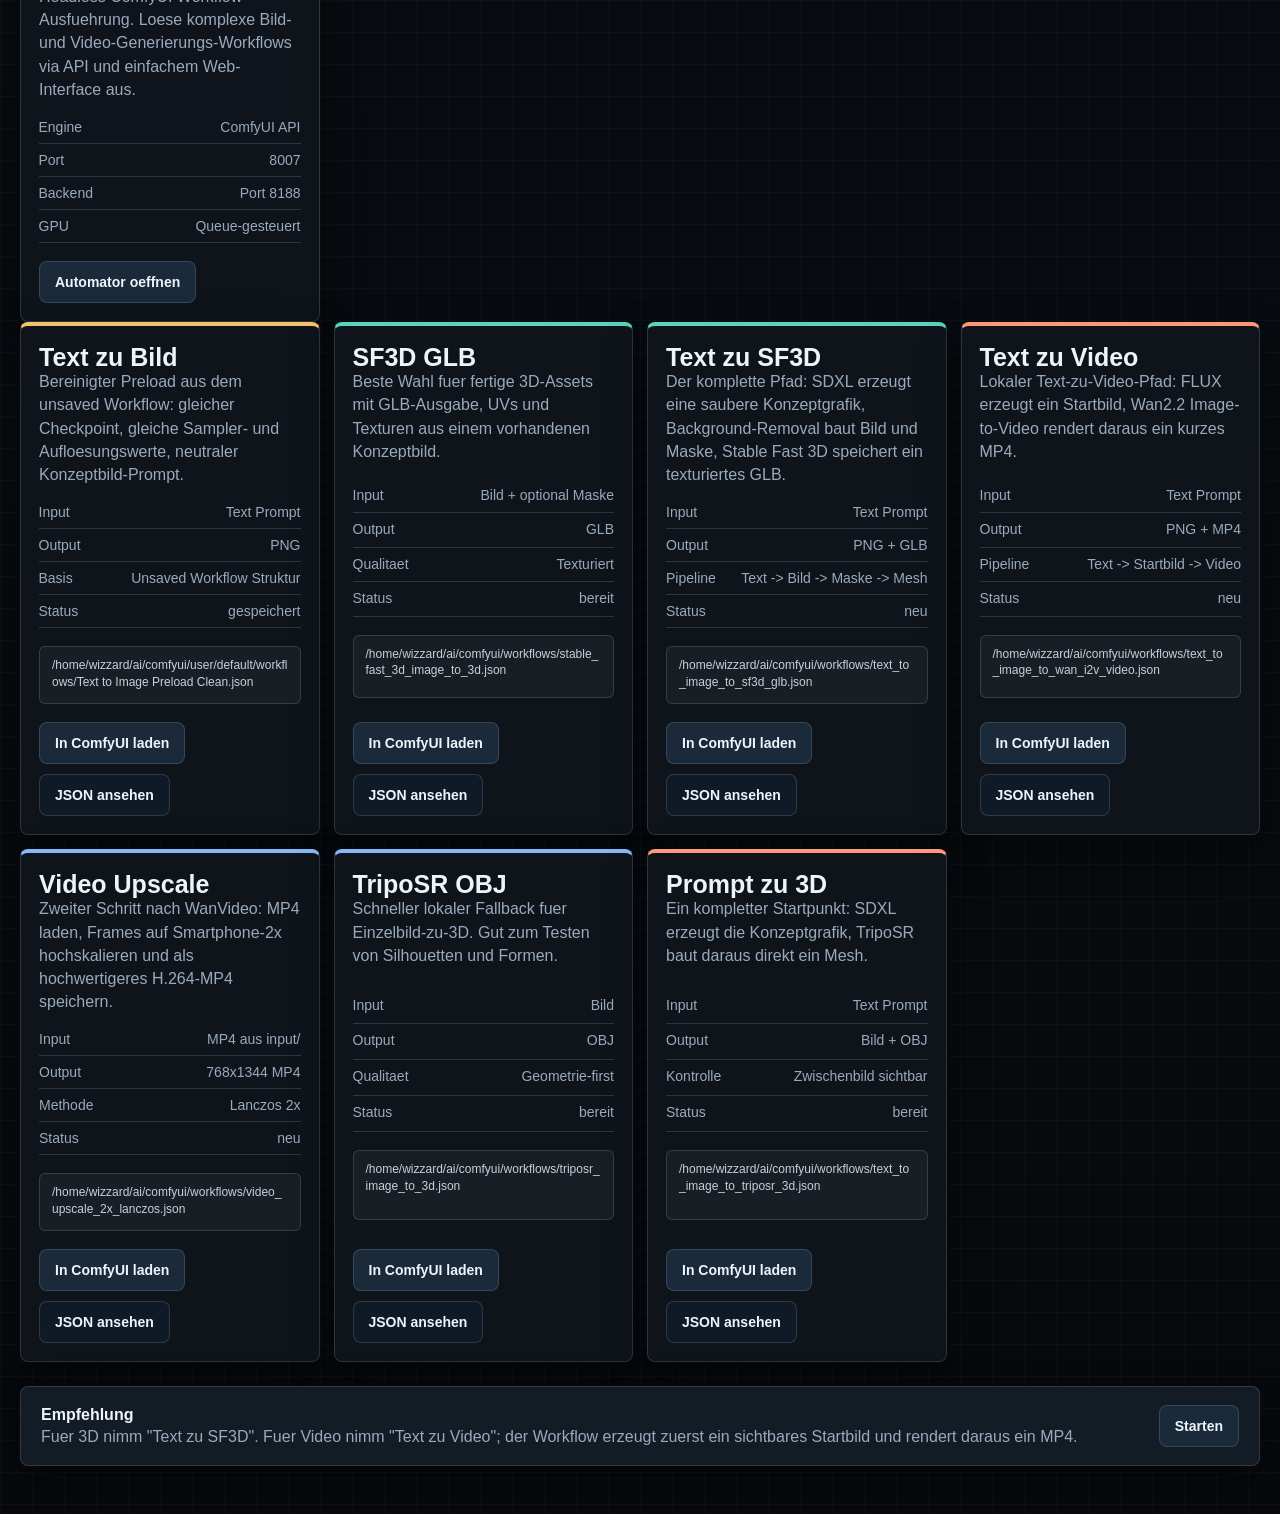
==== commit f6c4989b: "Integrate n8n Automator into Hub" ====
--- a/landing-page/index.html
+++ b/landing-page/index.html
@@ -604,6 +604,7 @@
         <a data-nav="video" href="http://192.168.2.41:8005/">Video Lab</a>
         <a data-nav="coder" href="http://192.168.2.41:8006/">Coder</a>
         <a data-nav="auto" href="http://192.168.2.41:8007/">Automator</a>
+        <a data-nav="n8n" href="http://192.168.2.41:5678/" target="_blank" rel="noreferrer">n8n</a>
         <a data-nav="whisper" href="http://192.168.2.41:8000/">Whisper</a>
         <a data-nav="workspace" href="http://192.168.2.41:8001/?workspace=1">Workspace</a>
         <a data-nav="comfy" href="http://192.168.2.41:8188/" target="_blank" rel="noreferrer">ComfyUI</a>
@@ -621,6 +622,7 @@
         docs: `http://${host}:8004/`,
         coder: `http://${host}:8006/`,
         auto: `http://${host}:8007/`,
+        n8n: `http://${host}:5678/`,
         video: `http://${host}:8005/`,
         whisper: `http://${host}:8000/`,
         workspace: `http://${host}:8001/?workspace=1`,
@@ -651,6 +653,7 @@
           <a class="button" id="voiceLink" href="http://192.168.2.41:8002" target="_blank" rel="noreferrer">Voice Pro oeffnen</a>
           <a class="button" id="videoLink" href="http://192.168.2.41:8005" target="_blank" rel="noreferrer">Video Lab oeffnen</a>
           <a class="button" id="autoLink" href="http://192.168.2.41:8007" target="_blank" rel="noreferrer">Automator oeffnen</a>
+          <a class="button" id="n8nLink" href="http://192.168.2.41:5678" target="_blank" rel="noreferrer">n8n Automatisierung</a>
           <a class="button" id="whisperLink" href="http://192.168.2.41:8000" target="_blank" rel="noreferrer">Whisper oeffnen</a>
           <a class="button secondary" id="queueLink" href="http://192.168.2.41:11435/status" target="_blank" rel="noreferrer">GPU Queue</a>
           <button class="secondary" data-copy="/home/wizzard/ai/comfyui/workflows">Workflow Ordner kopieren</button>
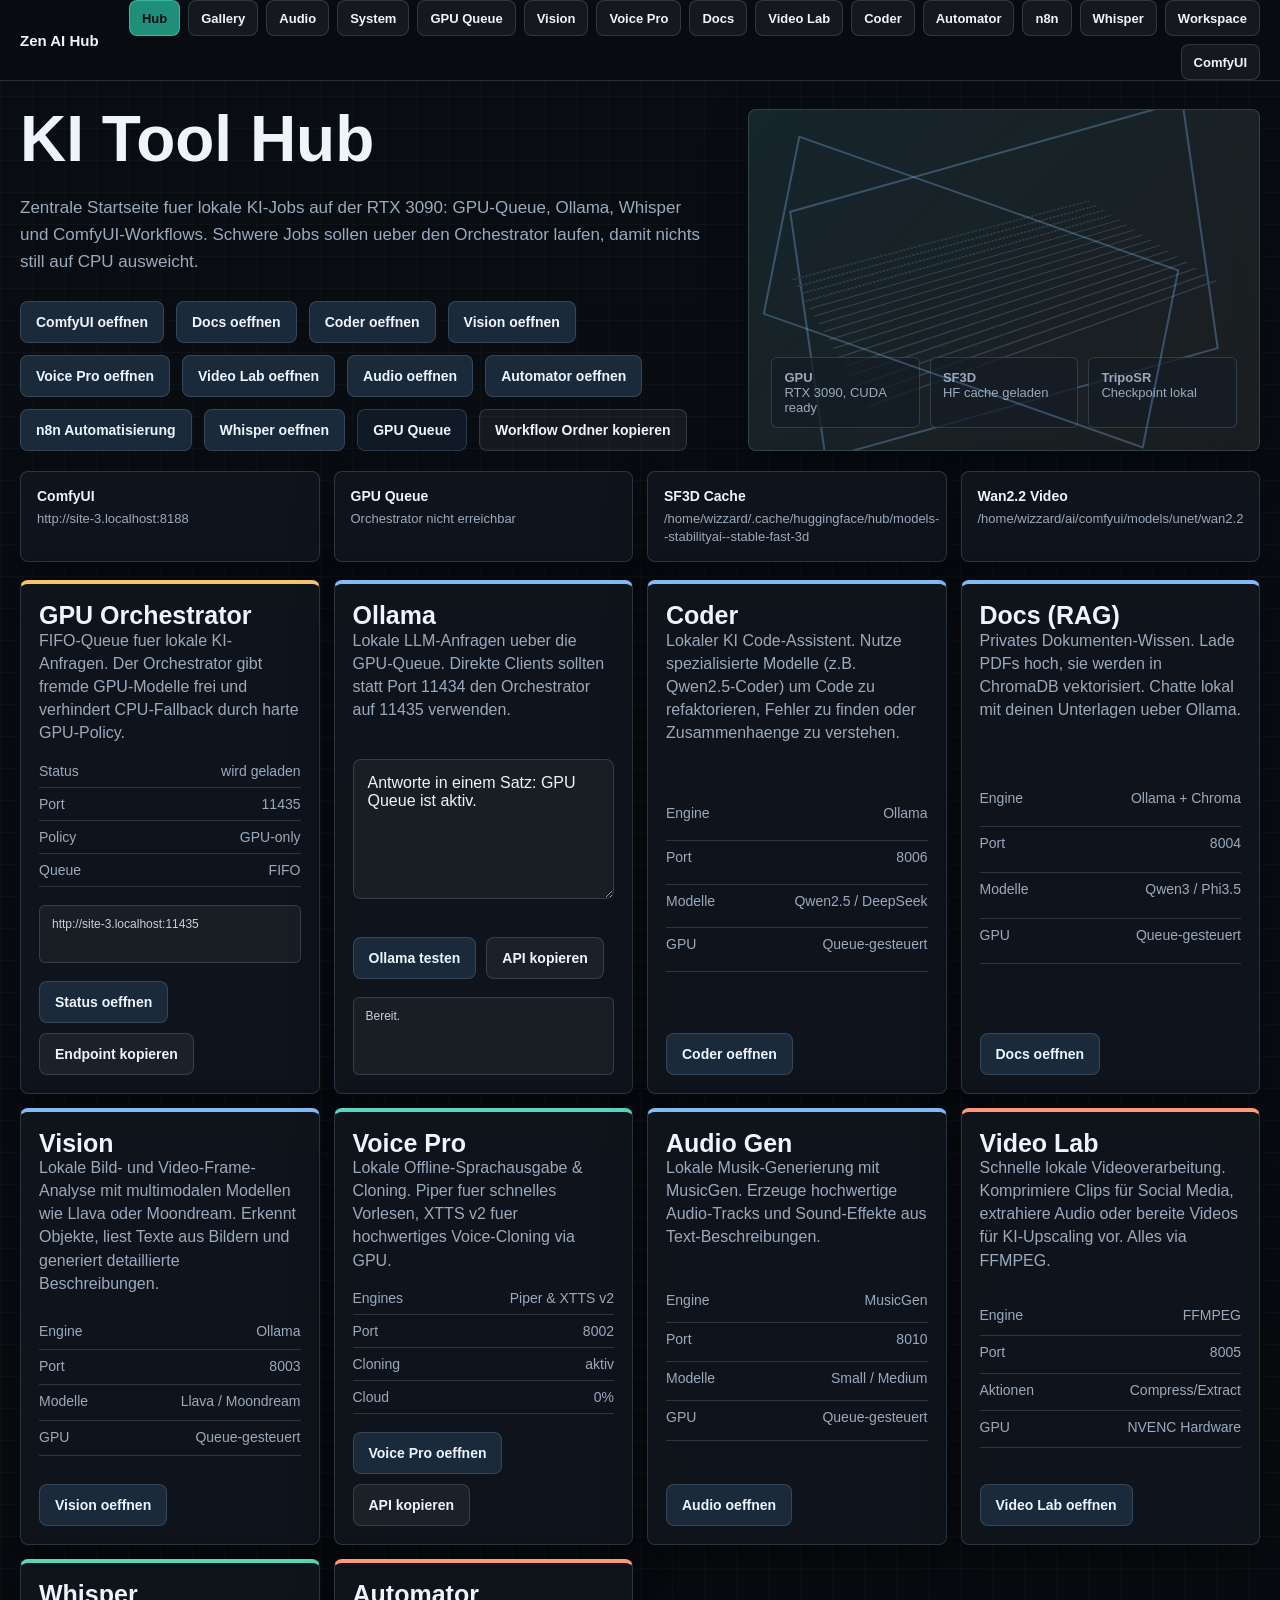
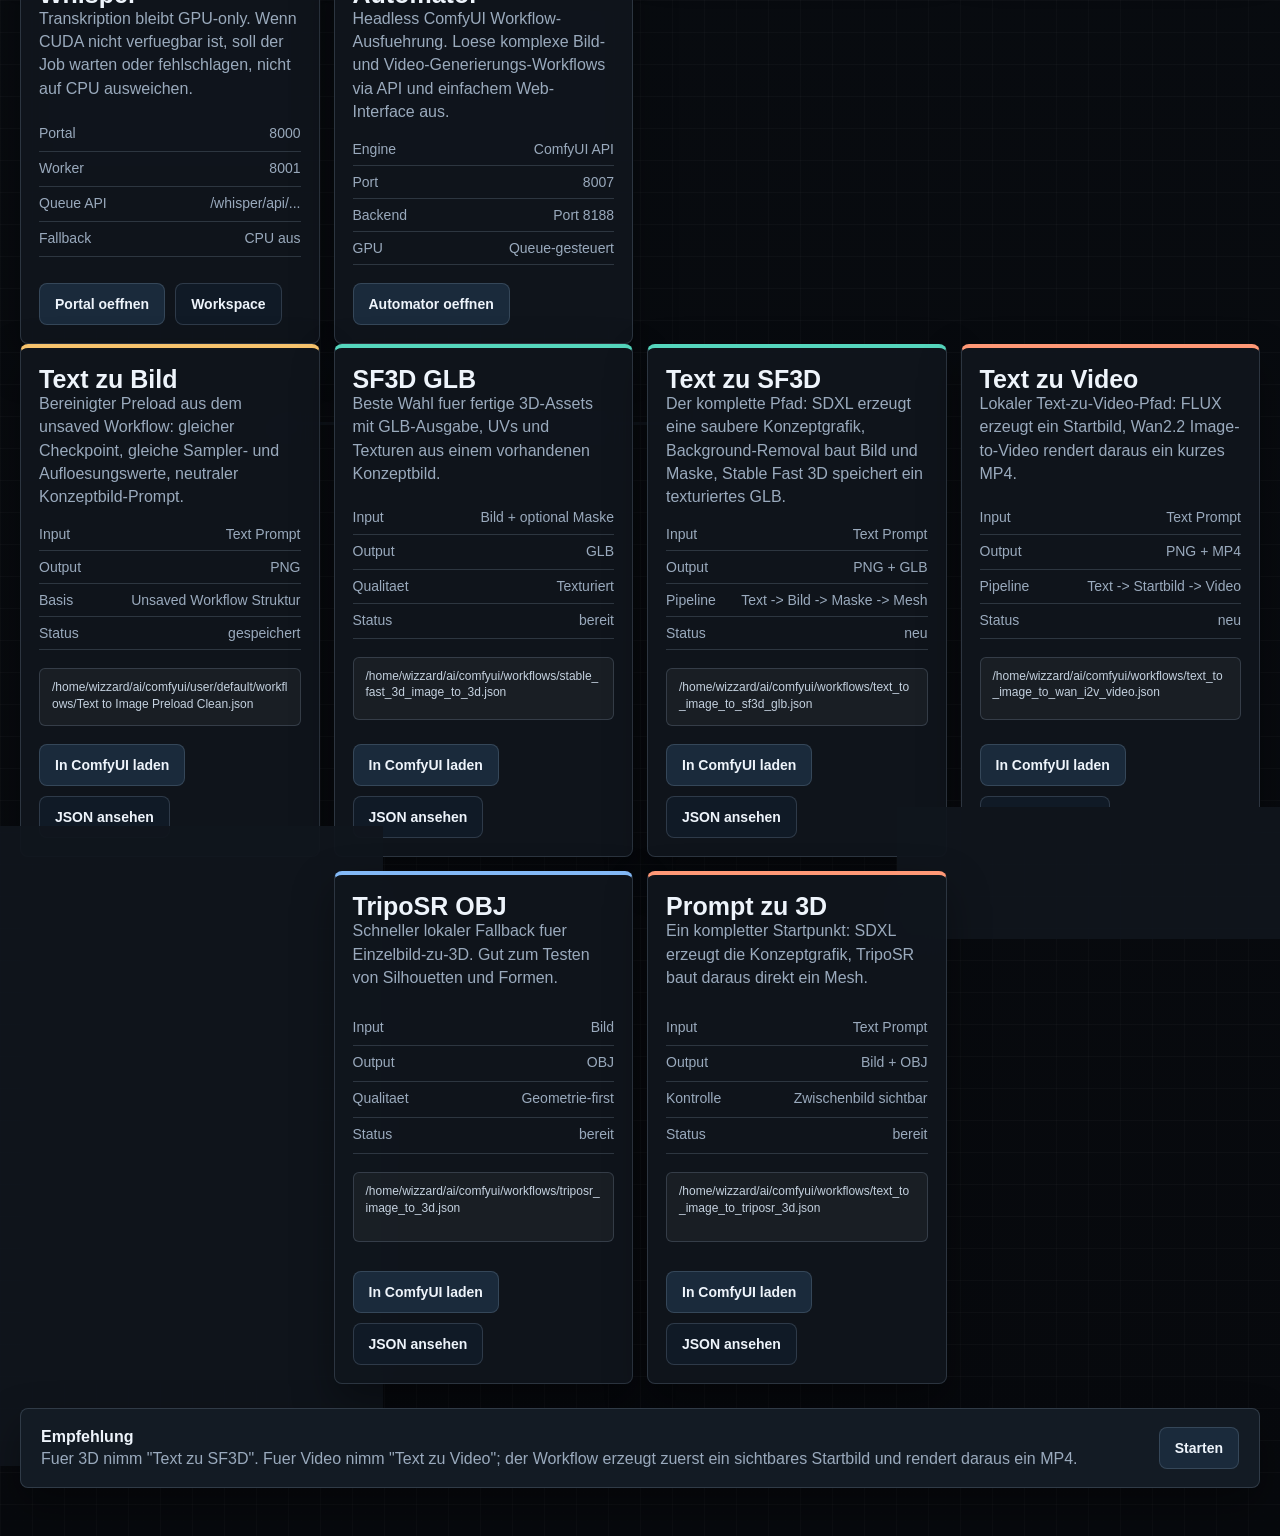
==== commit 94b98a76: "Complete local AI toolset: Add Zen Audio and unify navigation" ====
--- a/landing-page/index.html
+++ b/landing-page/index.html
@@ -597,6 +597,9 @@
       <a class="site-brand" data-nav="hub" href="http://192.168.2.41:8191/">Zen AI Hub</a>
       <nav class="site-nav" aria-label="Zen AI Hub Navigation">
         <a data-nav="hub" href="http://192.168.2.41:8191/">Hub</a>
+        <a data-nav="gallery" href="http://192.168.2.41:8009/">Gallery</a>
+        <a data-nav="audio" href="http://192.168.2.41:8010/">Audio</a>
+        <a data-nav="system" href="http://192.168.2.41:8008/">System</a>
         <a data-nav="queue" href="http://192.168.2.41:11435/status">GPU Queue</a>
         <a data-nav="vision" href="http://192.168.2.41:8003/">Vision</a>
         <a data-nav="voice" href="http://192.168.2.41:8002/">Voice Pro</a>
@@ -617,6 +620,9 @@
       const urls = {
         hub: `http://${host}:8191/`,
         queue: `http://${host}:11435/status`,
+        gallery: `http://${host}:8009/`,
+        system: `http://${host}:8008/`,
+        audio: `http://${host}:8010/`,
         vision: `http://${host}:8003/`,
         voice: `http://${host}:8002/`,
         docs: `http://${host}:8004/`,
@@ -652,6 +658,7 @@
           <a class="button" id="visionLink" href="http://192.168.2.41:8003" target="_blank" rel="noreferrer">Vision oeffnen</a>
           <a class="button" id="voiceLink" href="http://192.168.2.41:8002" target="_blank" rel="noreferrer">Voice Pro oeffnen</a>
           <a class="button" id="videoLink" href="http://192.168.2.41:8005" target="_blank" rel="noreferrer">Video Lab oeffnen</a>
+          <a class="button" id="audioLink" href="http://192.168.2.41:8010" target="_blank" rel="noreferrer">Audio oeffnen</a>
           <a class="button" id="autoLink" href="http://192.168.2.41:8007" target="_blank" rel="noreferrer">Automator oeffnen</a>
           <a class="button" id="n8nLink" href="http://192.168.2.41:5678" target="_blank" rel="noreferrer">n8n Automatisierung</a>
           <a class="button" id="whisperLink" href="http://192.168.2.41:8000" target="_blank" rel="noreferrer">Whisper oeffnen</a>
@@ -775,6 +782,22 @@
         <div class="actions">
           <a class="button" id="voicePortalLink" href="http://192.168.2.41:8002" target="_blank" rel="noreferrer">Voice Pro oeffnen</a>
           <button class="button secondary" data-copy="http://192.168.2.41:8002/api/synthesize">API kopieren</button>
+        </div>
+      </article>
+
+      <article class="card" data-accent="blue">
+        <div>
+          <h2>Audio Gen</h2>
+          <p class="tagline">Lokale Musik-Generierung mit MusicGen. Erzeuge hochwertige Audio-Tracks und Sound-Effekte aus Text-Beschreibungen.</p>
+        </div>
+        <div class="facts">
+          <div class="fact"><span>Engine</span><span>MusicGen</span></div>
+          <div class="fact"><span>Port</span><span>8010</span></div>
+          <div class="fact"><span>Modelle</span><span>Small / Medium</span></div>
+          <div class="fact"><span>GPU</span><span>Queue-gesteuert</span></div>
+        </div>
+        <div class="actions">
+          <a class="button" id="audioPortalLink" href="http://192.168.2.41:8010" target="_blank" rel="noreferrer">Audio oeffnen</a>
         </div>
       </article>
 
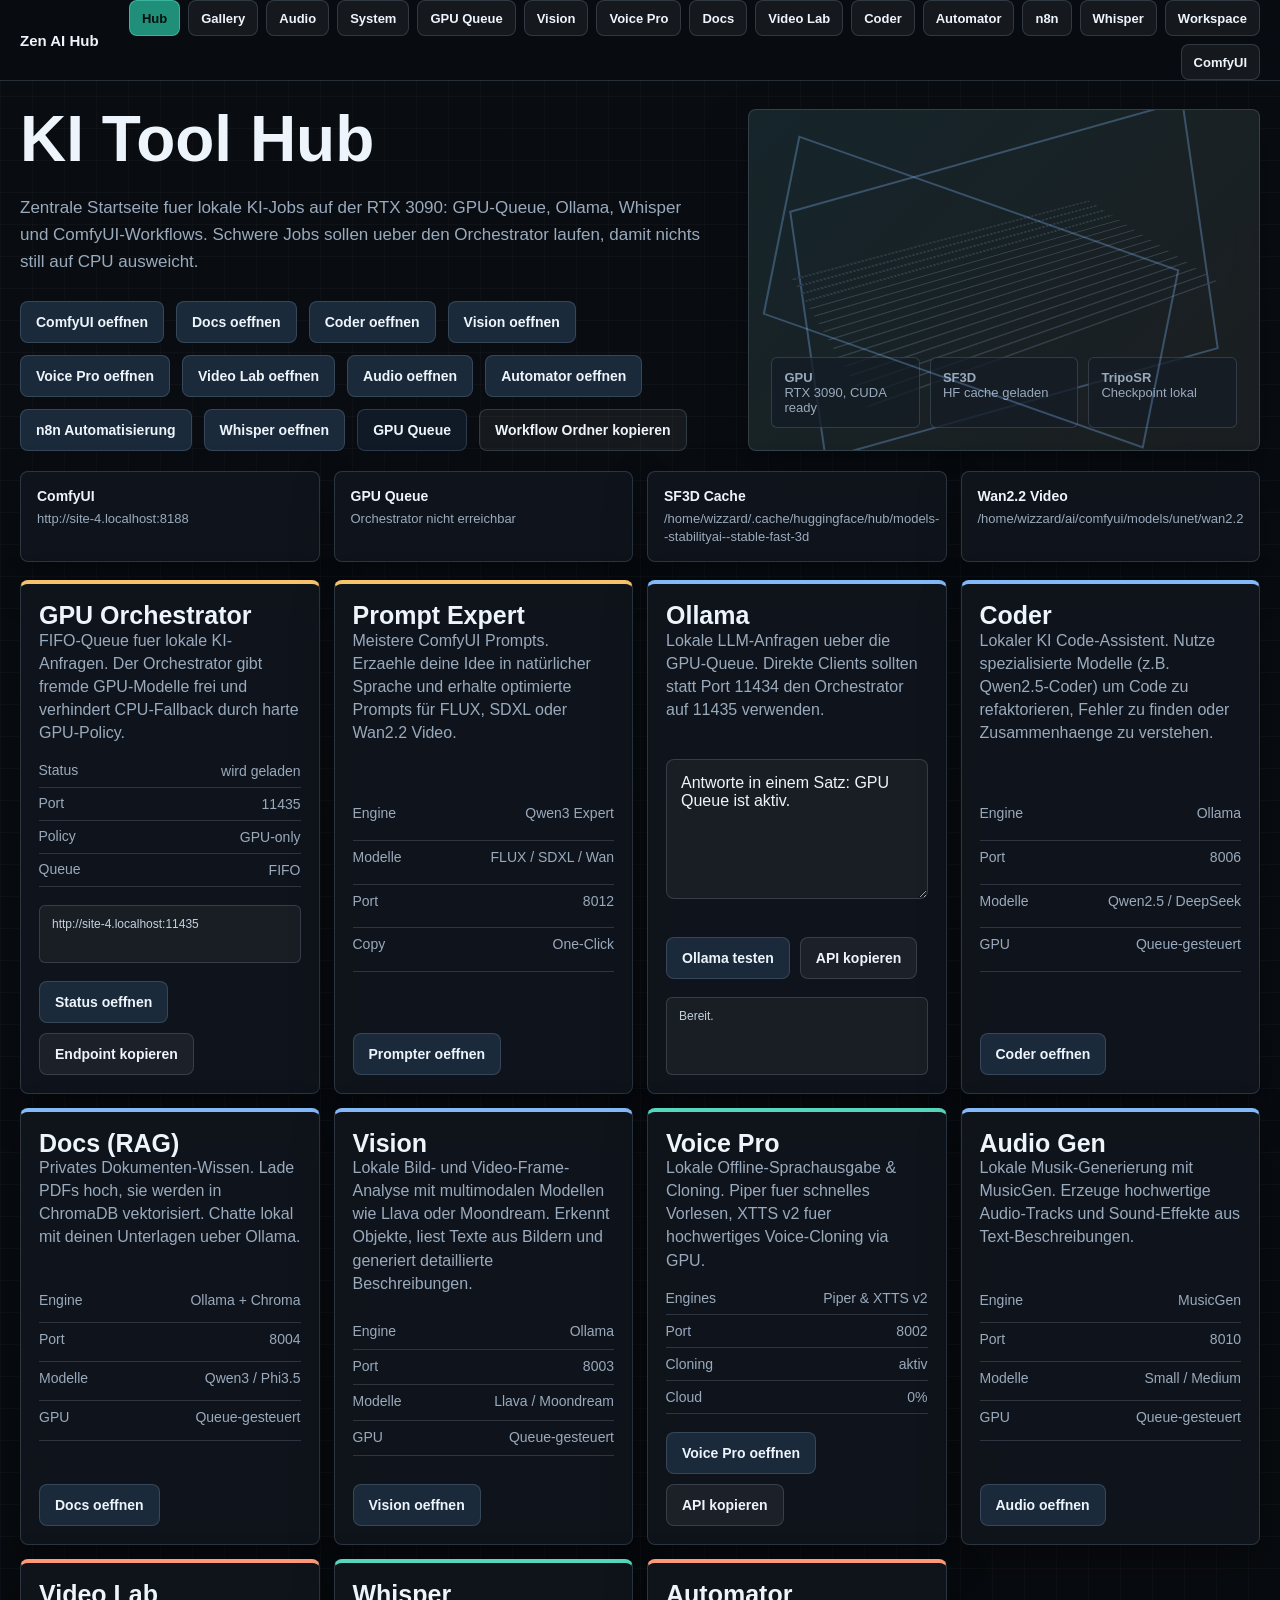
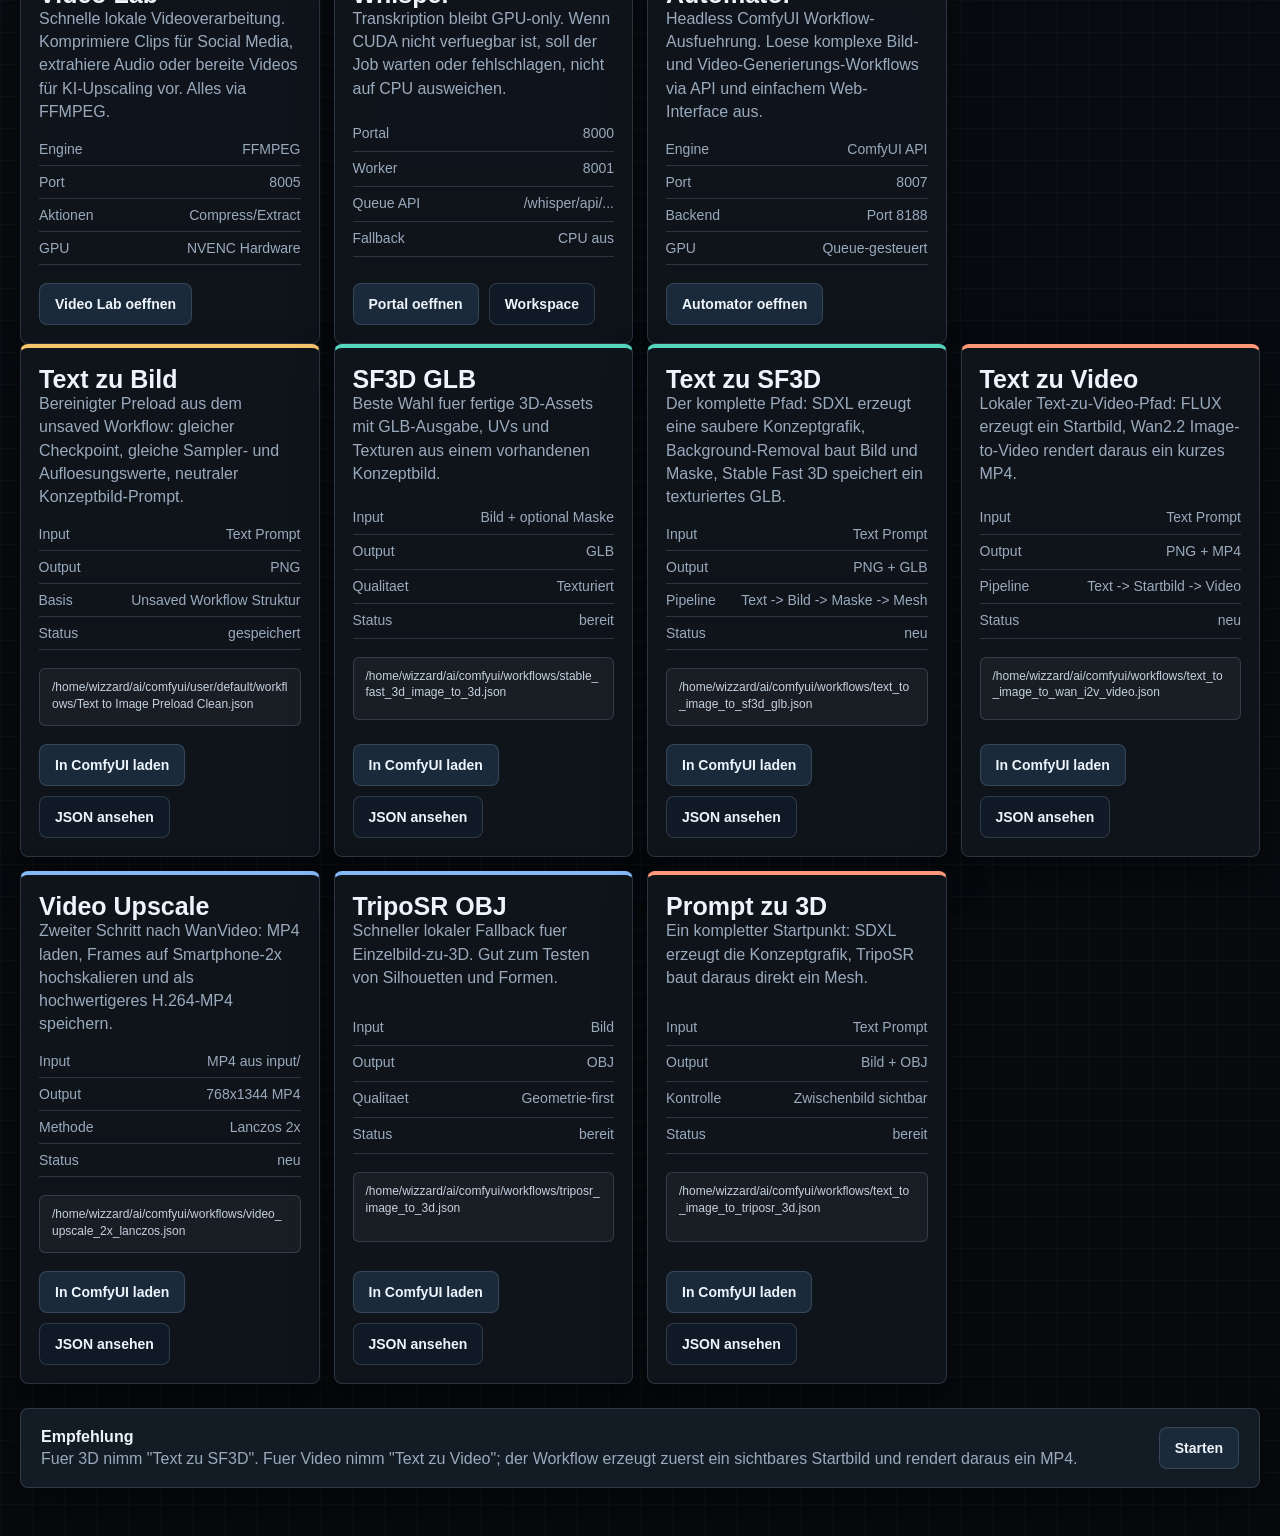
==== commit 2437c0da: "Add Zen Prompt Expert portal for ComfyUI engineering" ====
--- a/landing-page/index.html
+++ b/landing-page/index.html
@@ -707,6 +707,22 @@
         </div>
       </article>
 
+      <article class="card" data-accent="gold">
+        <div>
+          <h2>Prompt Expert</h2>
+          <p class="tagline">Meistere ComfyUI Prompts. Erzaehle deine Idee in natürlicher Sprache und erhalte optimierte Prompts für FLUX, SDXL oder Wan2.2 Video.</p>
+        </div>
+        <div class="facts">
+          <div class="fact"><span>Engine</span><span>Qwen3 Expert</span></div>
+          <div class="fact"><span>Modelle</span><span>FLUX / SDXL / Wan</span></div>
+          <div class="fact"><span>Port</span><span>8012</span></div>
+          <div class="fact"><span>Copy</span><span>One-Click</span></div>
+        </div>
+        <div class="actions">
+          <a class="button" id="promptPortalLink" href="http://192.168.2.41:8012" target="_blank" rel="noreferrer">Prompter oeffnen</a>
+        </div>
+      </article>
+
       <article class="card" data-accent="blue">
         <div>
           <h2>Ollama</h2>
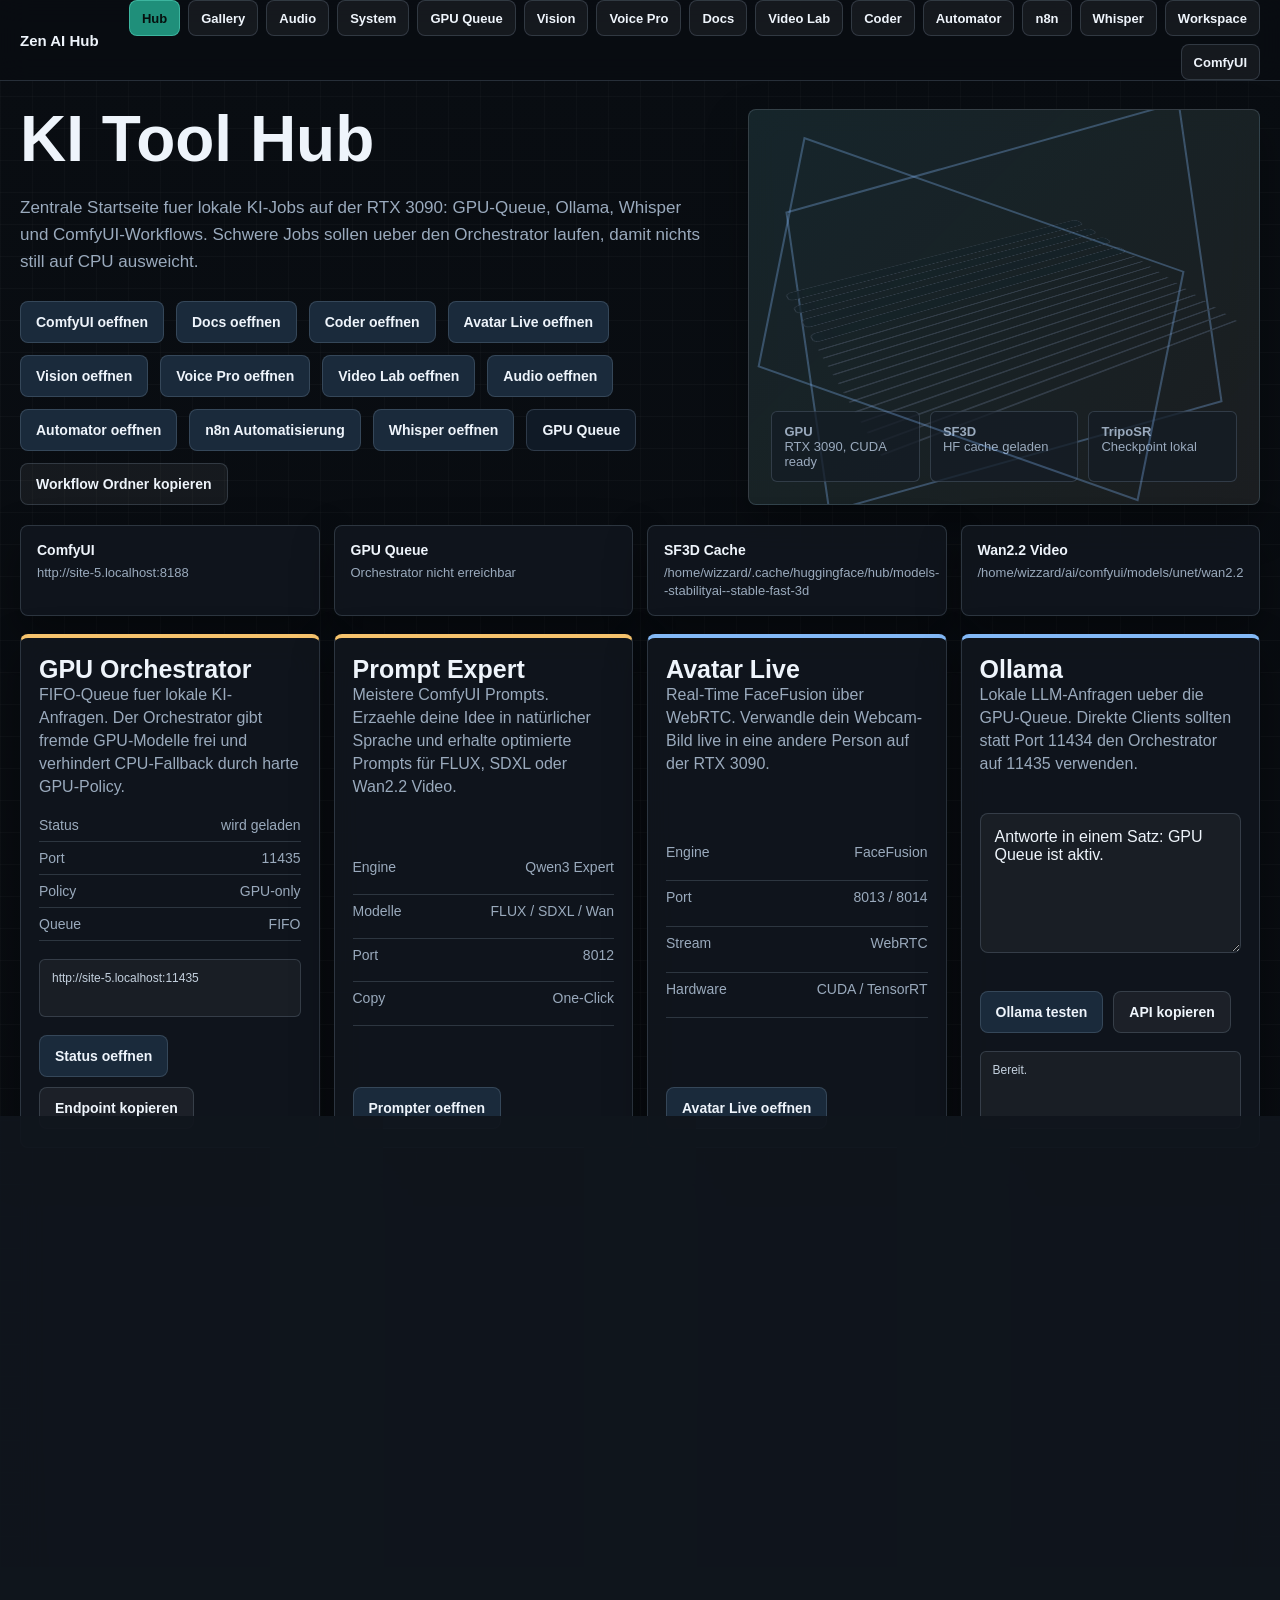
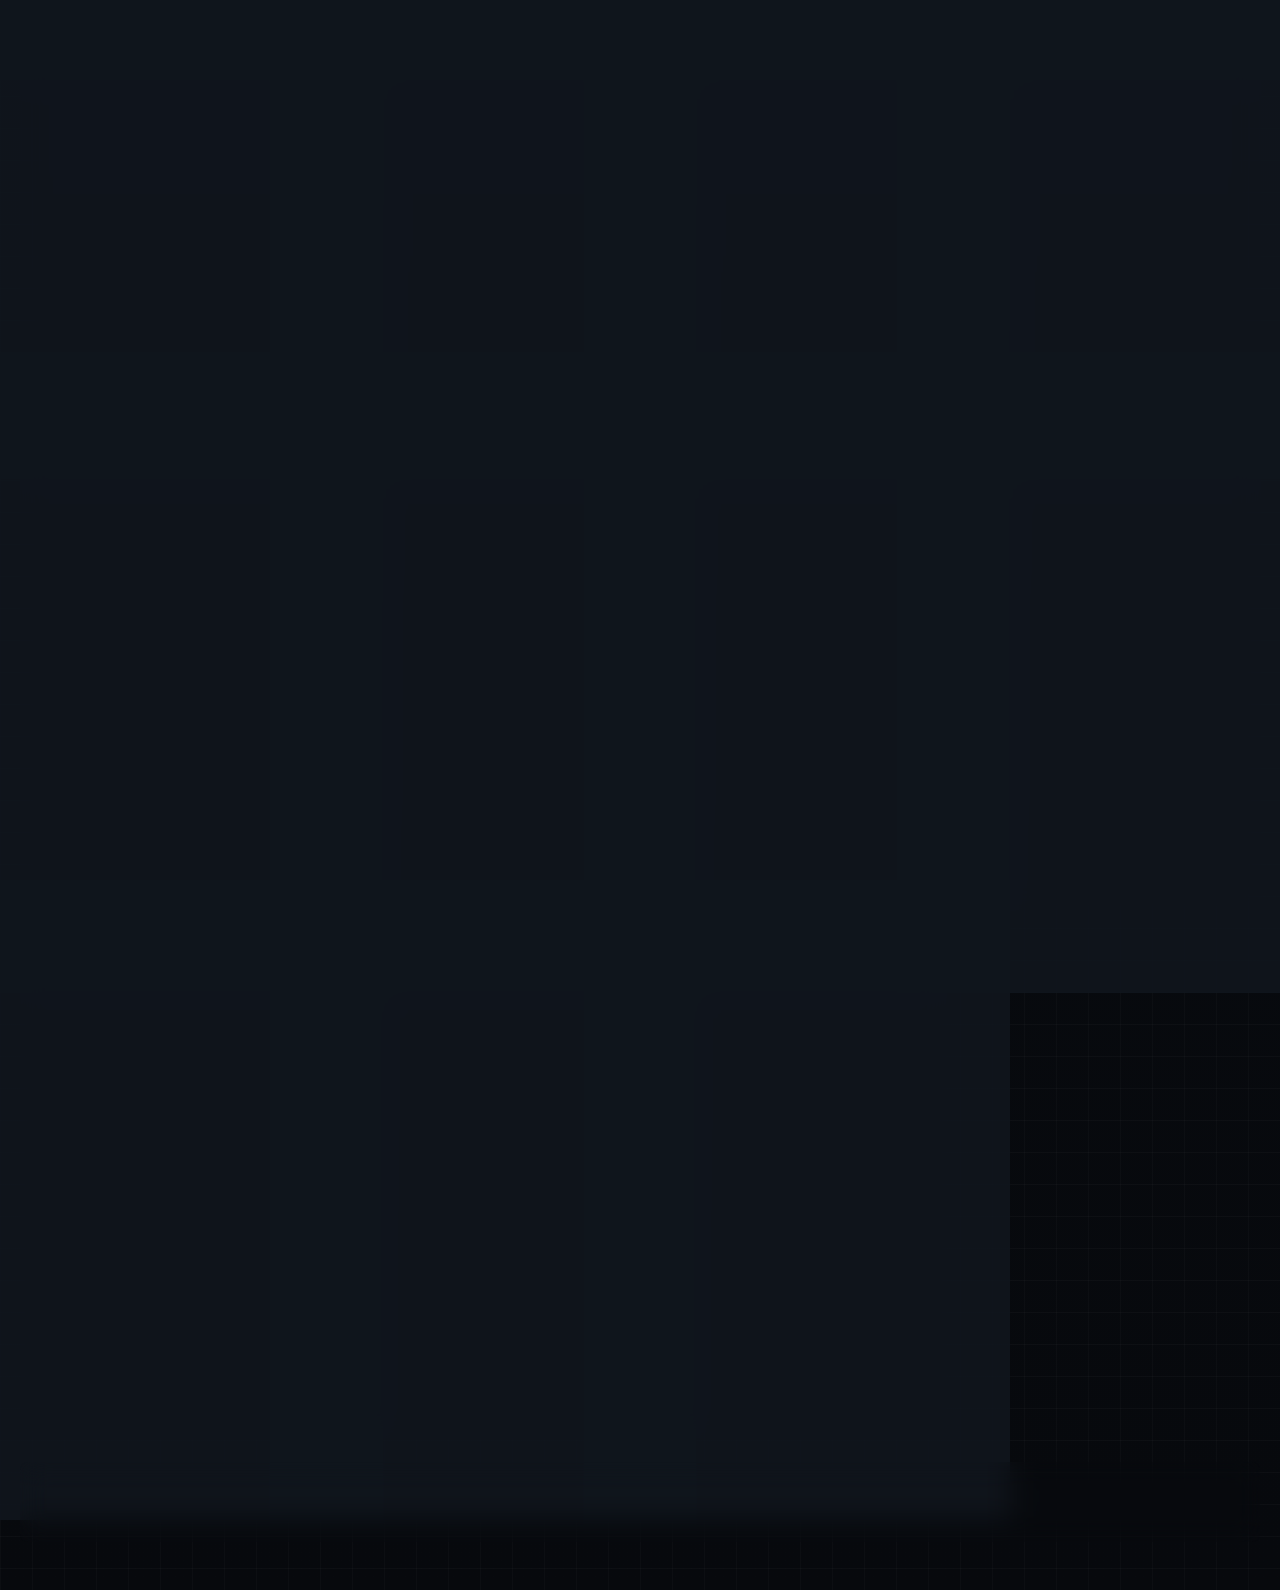
==== commit 7a502010: "Phase 7: Add Zen Avatar for Real-Time FaceFusion via WebRTC" ====
--- a/landing-page/index.html
+++ b/landing-page/index.html
@@ -655,6 +655,7 @@
           <a class="button js-comfy-link" href="http://192.168.2.41:8188" target="_blank" rel="noreferrer">ComfyUI oeffnen</a>
           <a class="button" id="docsLink" href="http://192.168.2.41:8004" target="_blank" rel="noreferrer">Docs oeffnen</a>
           <a class="button" id="coderLink" href="http://192.168.2.41:8006" target="_blank" rel="noreferrer">Coder oeffnen</a>
+          <a class="button" id="avatarLink" href="http://192.168.2.41:8013" target="_blank" rel="noreferrer">Avatar Live oeffnen</a>
           <a class="button" id="visionLink" href="http://192.168.2.41:8003" target="_blank" rel="noreferrer">Vision oeffnen</a>
           <a class="button" id="voiceLink" href="http://192.168.2.41:8002" target="_blank" rel="noreferrer">Voice Pro oeffnen</a>
           <a class="button" id="videoLink" href="http://192.168.2.41:8005" target="_blank" rel="noreferrer">Video Lab oeffnen</a>
@@ -720,6 +721,22 @@
         </div>
         <div class="actions">
           <a class="button" id="promptPortalLink" href="http://192.168.2.41:8012" target="_blank" rel="noreferrer">Prompter oeffnen</a>
+        </div>
+      </article>
+
+      <article class="card" data-accent="blue">
+        <div>
+          <h2>Avatar Live</h2>
+          <p class="tagline">Real-Time FaceFusion über WebRTC. Verwandle dein Webcam-Bild live in eine andere Person auf der RTX 3090.</p>
+        </div>
+        <div class="facts">
+          <div class="fact"><span>Engine</span><span>FaceFusion</span></div>
+          <div class="fact"><span>Port</span><span>8013 / 8014</span></div>
+          <div class="fact"><span>Stream</span><span>WebRTC</span></div>
+          <div class="fact"><span>Hardware</span><span>CUDA / TensorRT</span></div>
+        </div>
+        <div class="actions">
+          <a class="button" id="avatarPortalLink" href="http://192.168.2.41:8013" target="_blank" rel="noreferrer">Avatar Live oeffnen</a>
         </div>
       </article>
 
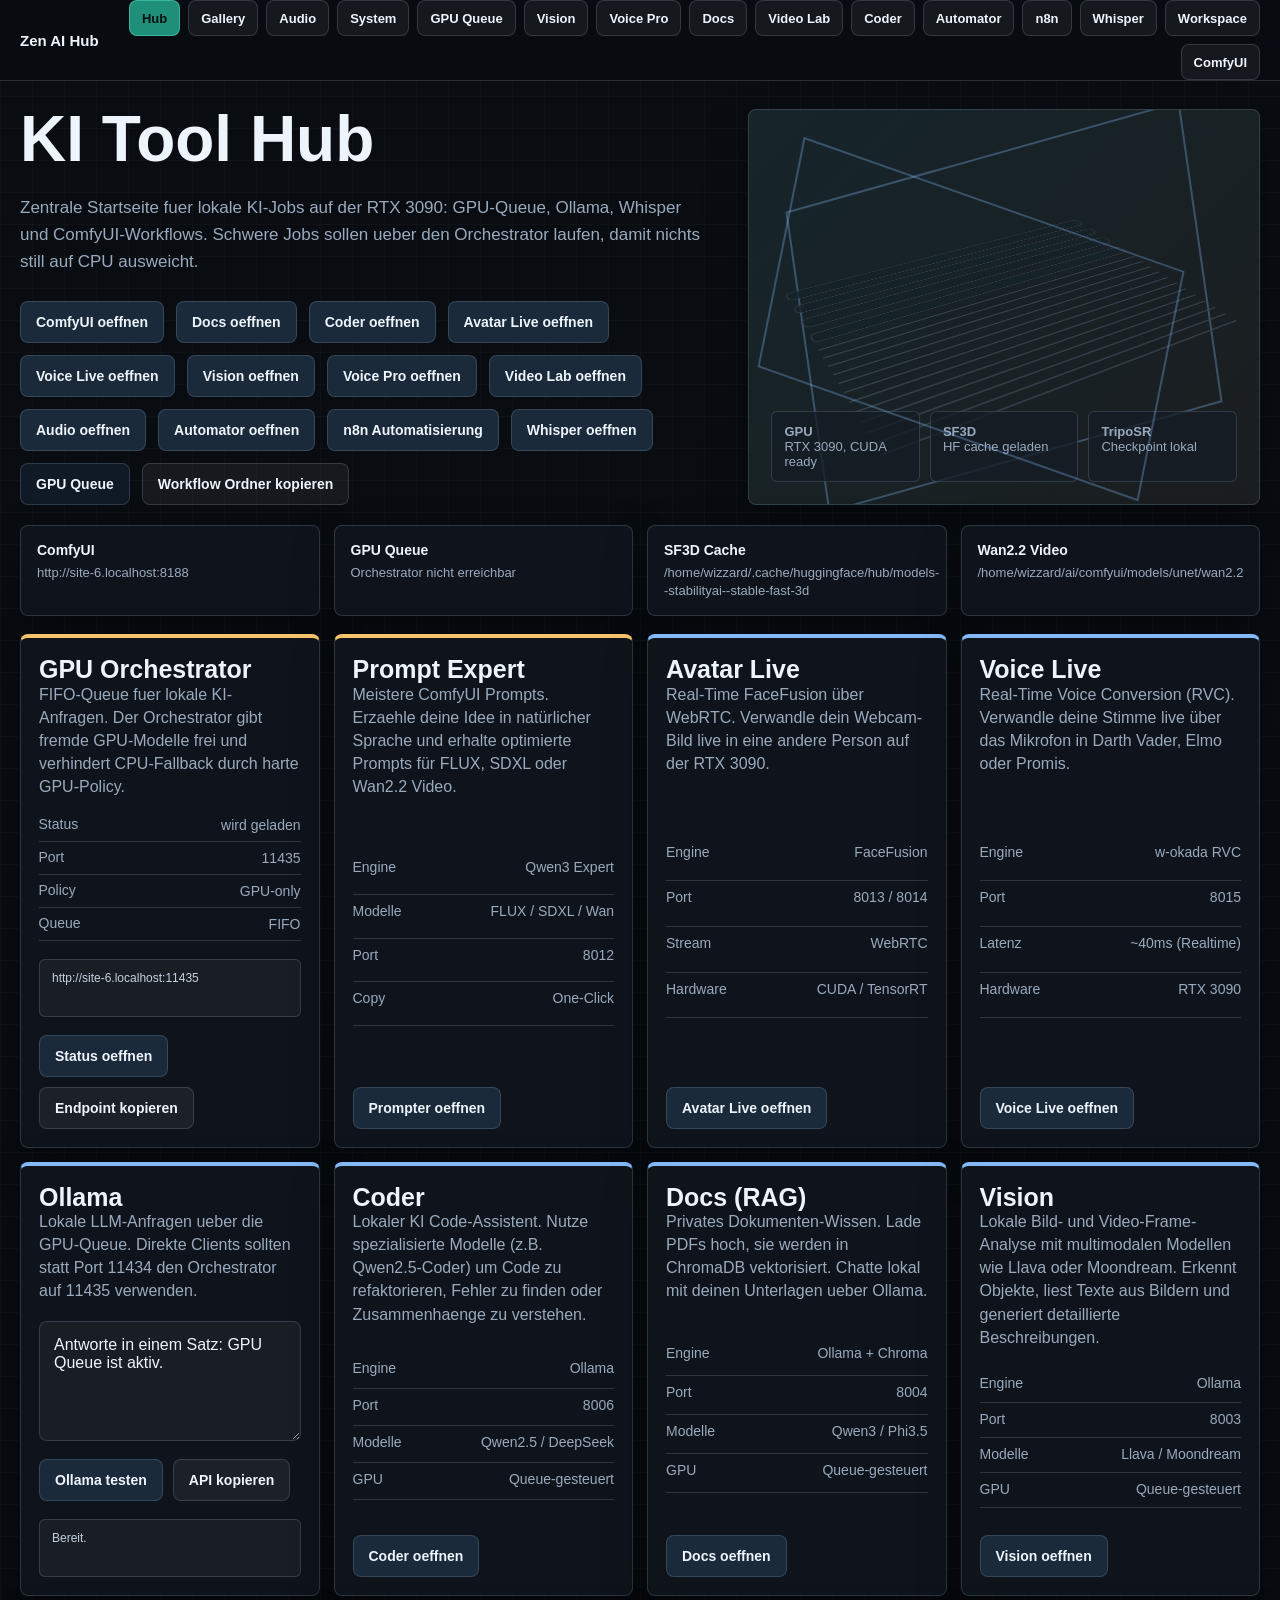
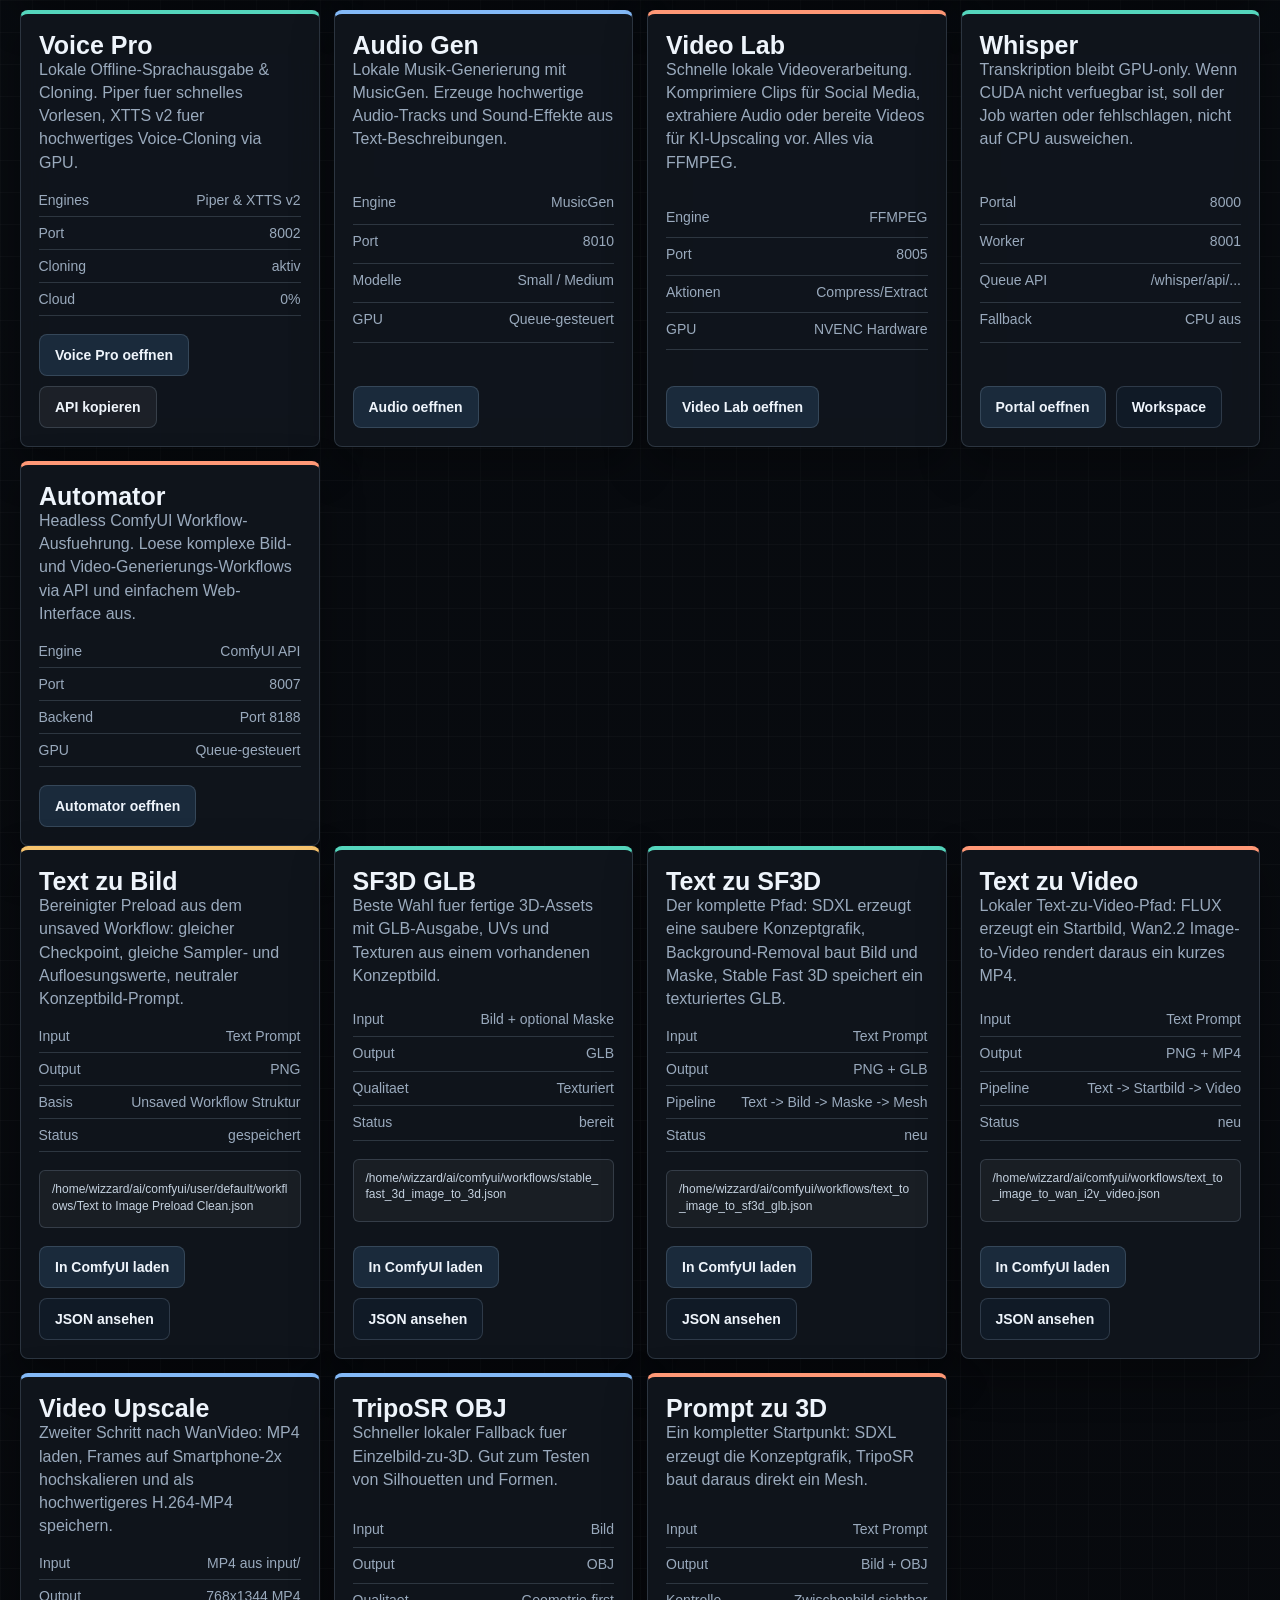
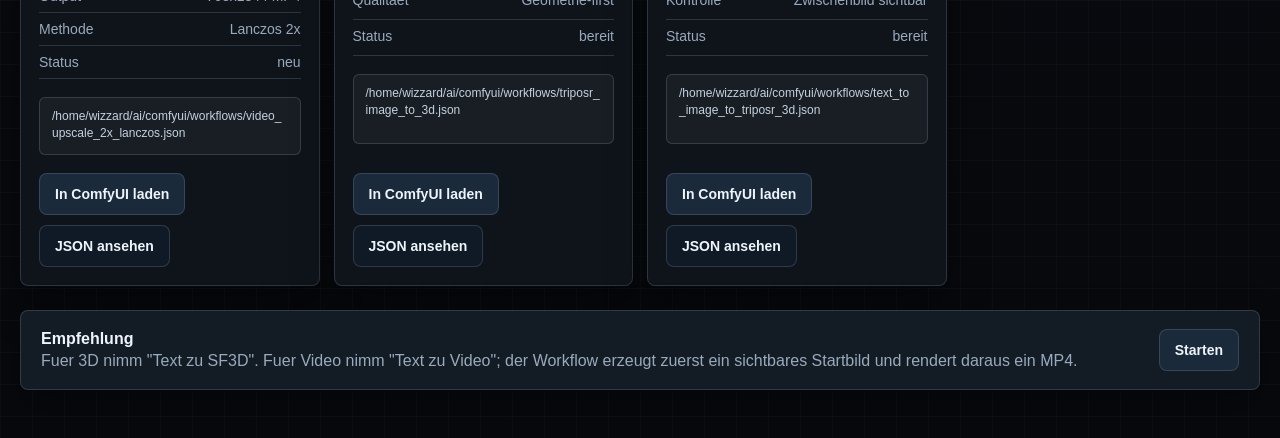
==== commit be6c80d3: "Phase 7 Complete: Add Zen Voice Live and Zen Avatar portals" ====
--- a/landing-page/index.html
+++ b/landing-page/index.html
@@ -656,6 +656,7 @@
           <a class="button" id="docsLink" href="http://192.168.2.41:8004" target="_blank" rel="noreferrer">Docs oeffnen</a>
           <a class="button" id="coderLink" href="http://192.168.2.41:8006" target="_blank" rel="noreferrer">Coder oeffnen</a>
           <a class="button" id="avatarLink" href="http://192.168.2.41:8013" target="_blank" rel="noreferrer">Avatar Live oeffnen</a>
+          <a class="button" id="voiceLiveLink" href="http://192.168.2.41:8015" target="_blank" rel="noreferrer">Voice Live oeffnen</a>
           <a class="button" id="visionLink" href="http://192.168.2.41:8003" target="_blank" rel="noreferrer">Vision oeffnen</a>
           <a class="button" id="voiceLink" href="http://192.168.2.41:8002" target="_blank" rel="noreferrer">Voice Pro oeffnen</a>
           <a class="button" id="videoLink" href="http://192.168.2.41:8005" target="_blank" rel="noreferrer">Video Lab oeffnen</a>
@@ -737,6 +738,22 @@
         </div>
         <div class="actions">
           <a class="button" id="avatarPortalLink" href="http://192.168.2.41:8013" target="_blank" rel="noreferrer">Avatar Live oeffnen</a>
+        </div>
+      </article>
+
+      <article class="card" data-accent="blue">
+        <div>
+          <h2>Voice Live</h2>
+          <p class="tagline">Real-Time Voice Conversion (RVC). Verwandle deine Stimme live über das Mikrofon in Darth Vader, Elmo oder Promis.</p>
+        </div>
+        <div class="facts">
+          <div class="fact"><span>Engine</span><span>w-okada RVC</span></div>
+          <div class="fact"><span>Port</span><span>8015</span></div>
+          <div class="fact"><span>Latenz</span><span>~40ms (Realtime)</span></div>
+          <div class="fact"><span>Hardware</span><span>RTX 3090</span></div>
+        </div>
+        <div class="actions">
+          <a class="button" id="voiceLivePortalLink" href="http://192.168.2.41:8015" target="_blank" rel="noreferrer">Voice Live oeffnen</a>
         </div>
       </article>
 
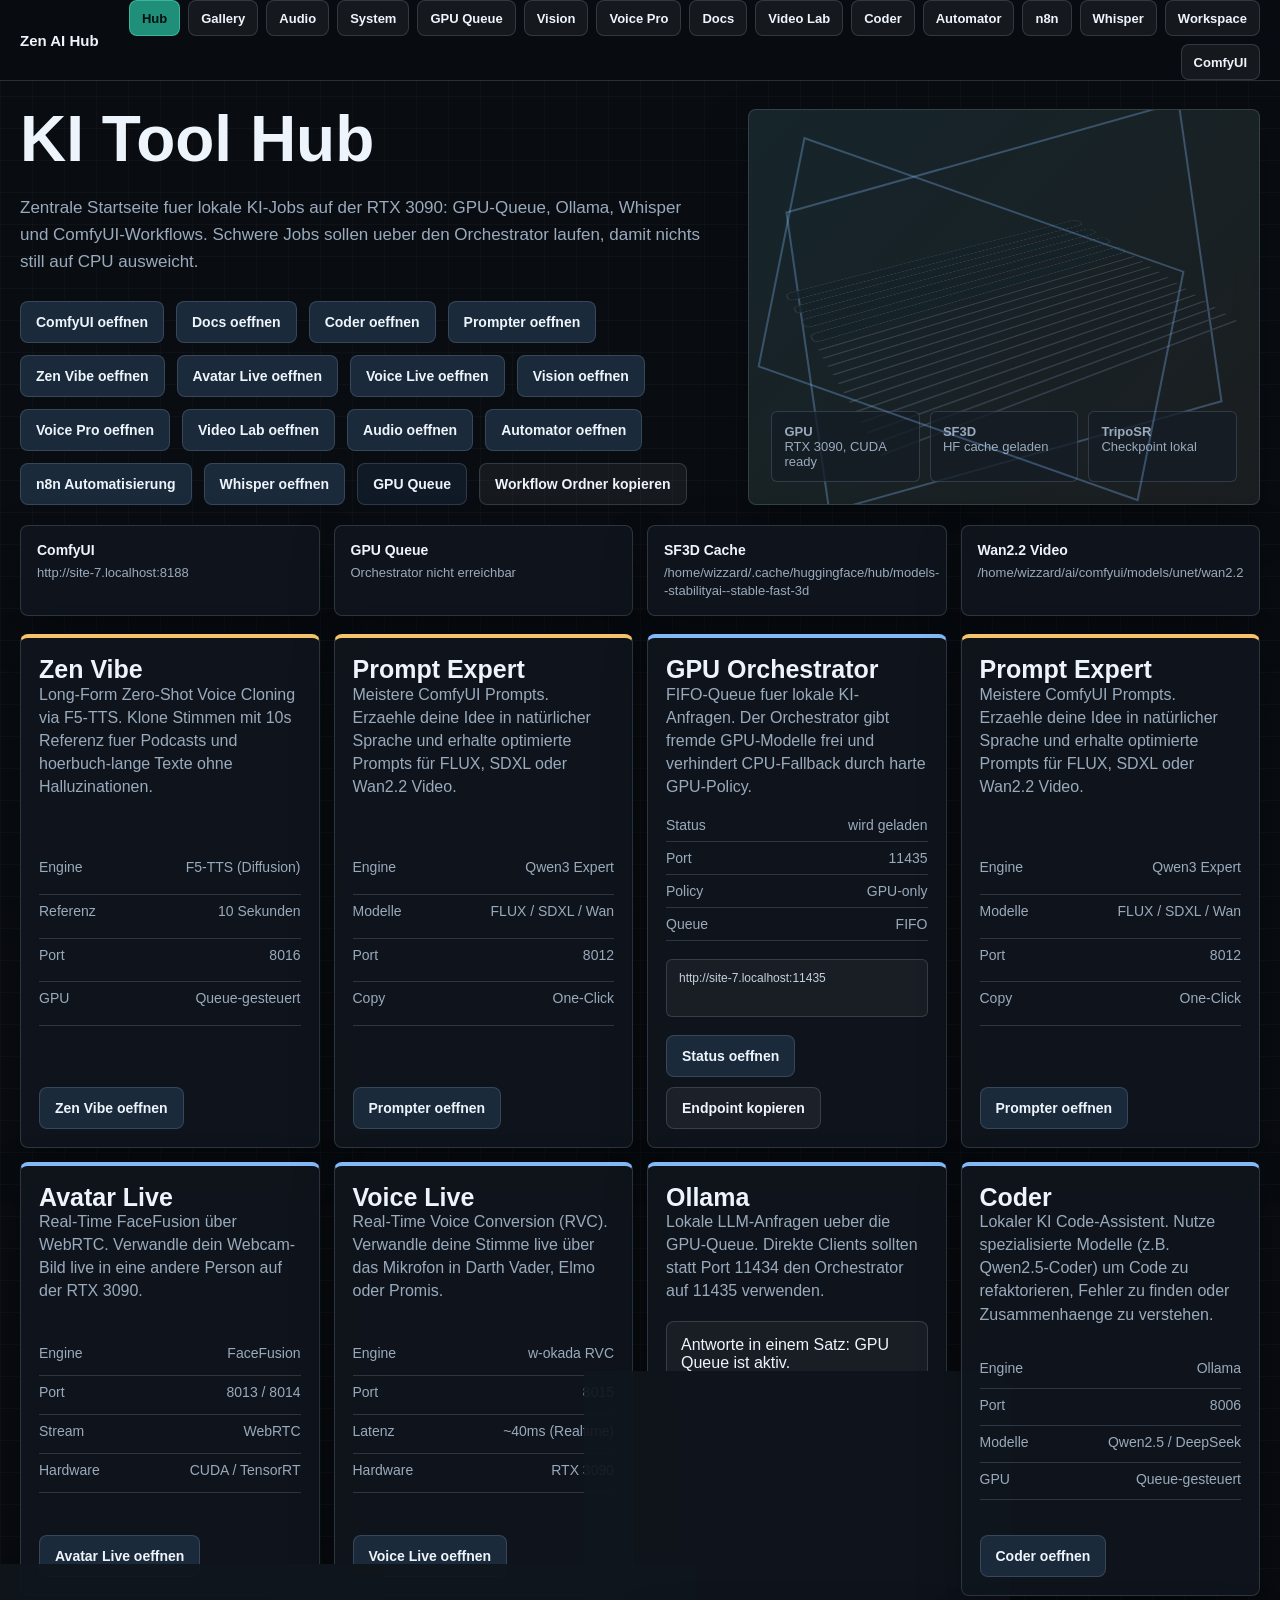
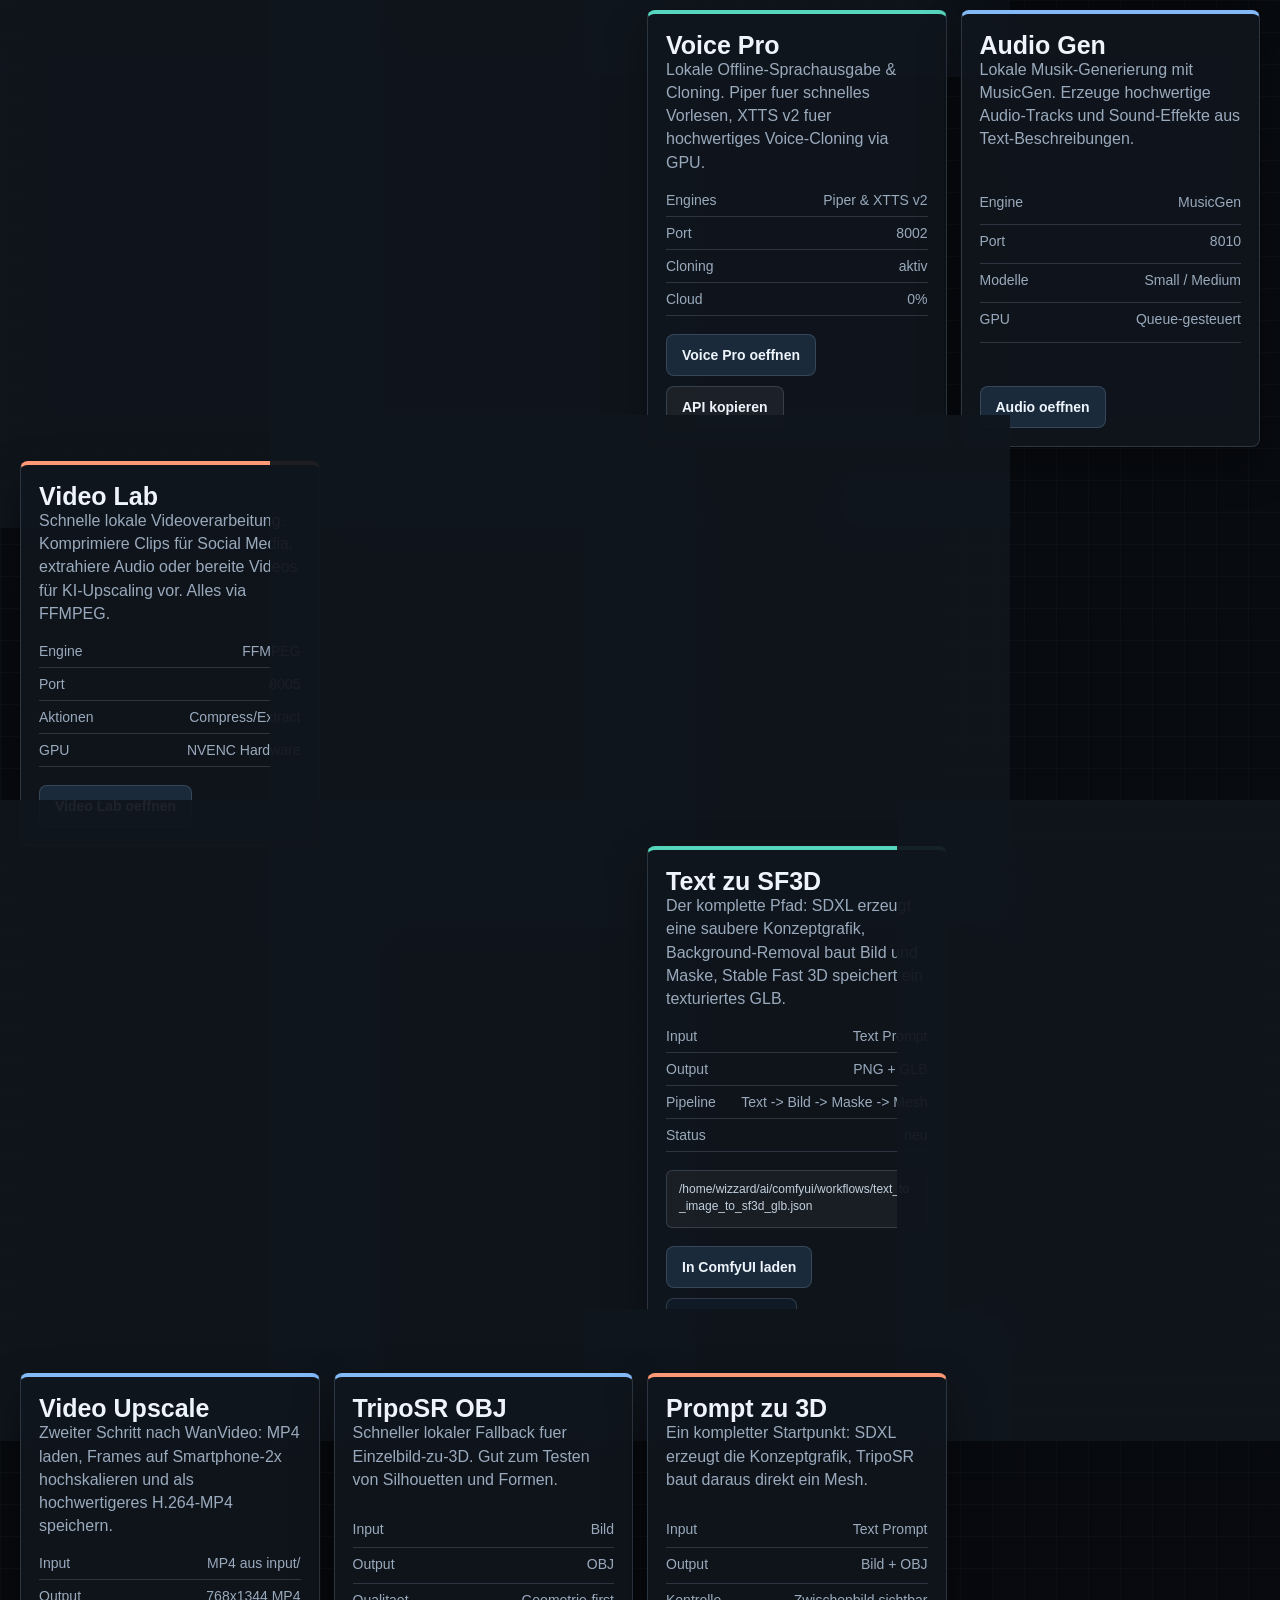
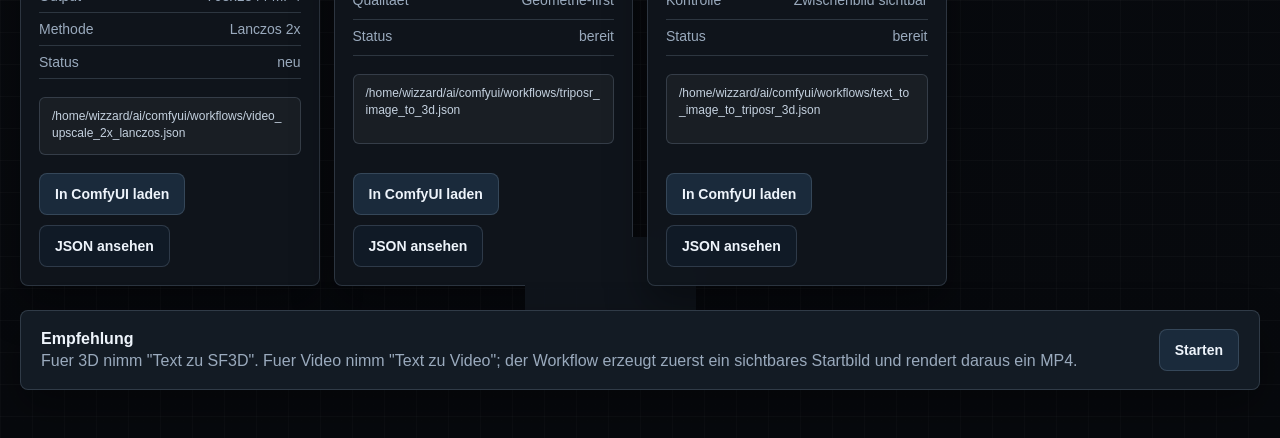
==== commit 66aa9e44: "Phase 8: Add Zen Vibe (F5-TTS) for Long-Form Voice Cloning" ====
--- a/landing-page/index.html
+++ b/landing-page/index.html
@@ -655,6 +655,8 @@
           <a class="button js-comfy-link" href="http://192.168.2.41:8188" target="_blank" rel="noreferrer">ComfyUI oeffnen</a>
           <a class="button" id="docsLink" href="http://192.168.2.41:8004" target="_blank" rel="noreferrer">Docs oeffnen</a>
           <a class="button" id="coderLink" href="http://192.168.2.41:8006" target="_blank" rel="noreferrer">Coder oeffnen</a>
+          <a class="button" id="promptLink" href="http://192.168.2.41:8012" target="_blank" rel="noreferrer">Prompter oeffnen</a>
+          <a class="button" id="vibeLink" href="http://192.168.2.41:8016" target="_blank" rel="noreferrer">Zen Vibe oeffnen</a>
           <a class="button" id="avatarLink" href="http://192.168.2.41:8013" target="_blank" rel="noreferrer">Avatar Live oeffnen</a>
           <a class="button" id="voiceLiveLink" href="http://192.168.2.41:8015" target="_blank" rel="noreferrer">Voice Live oeffnen</a>
           <a class="button" id="visionLink" href="http://192.168.2.41:8003" target="_blank" rel="noreferrer">Vision oeffnen</a>
@@ -690,8 +692,41 @@
       <div class="metric"><b>Wan2.2 Video</b><span>/home/wizzard/ai/comfyui/models/unet/wan2.2</span></div>
     </section>
 
-    <section class="cards" aria-label="KI Tools">
+    <section class="cards" aria-label="Tools">
       <article class="card" data-accent="gold">
+        <div>
+          <h2>Zen Vibe</h2>
+          <p class="tagline">Long-Form Zero-Shot Voice Cloning via F5-TTS. Klone Stimmen mit 10s Referenz fuer Podcasts und hoerbuch-lange Texte ohne Halluzinationen.</p>
+        </div>
+        <div class="facts">
+          <div class="fact"><span>Engine</span><span>F5-TTS (Diffusion)</span></div>
+          <div class="fact"><span>Referenz</span><span>10 Sekunden</span></div>
+          <div class="fact"><span>Port</span><span>8016</span></div>
+          <div class="fact"><span>GPU</span><span>Queue-gesteuert</span></div>
+        </div>
+        <div class="actions">
+          <a class="button" id="vibePortalLink" href="http://192.168.2.41:8016" target="_blank" rel="noreferrer">Zen Vibe oeffnen</a>
+        </div>
+      </article>
+
+      <article class="card" data-accent="gold">
+        <div>
+          <h2>Prompt Expert</h2>
+          <p class="tagline">Meistere ComfyUI Prompts. Erzaehle deine Idee in natürlicher Sprache und erhalte optimierte Prompts für FLUX, SDXL oder Wan2.2 Video.</p>
+        </div>
+        <div class="facts">
+          <div class="fact"><span>Engine</span><span>Qwen3 Expert</span></div>
+          <div class="fact"><span>Modelle</span><span>FLUX / SDXL / Wan</span></div>
+          <div class="fact"><span>Port</span><span>8012</span></div>
+          <div class="fact"><span>Copy</span><span>One-Click</span></div>
+        </div>
+        <div class="actions">
+          <a class="button" id="promptPortalLink" href="http://192.168.2.41:8012" target="_blank" rel="noreferrer">Prompter oeffnen</a>
+        </div>
+      </article>
+
+      <article class="card" data-accent="blue">
+
         <div>
           <h2>GPU Orchestrator</h2>
           <p class="tagline">FIFO-Queue fuer lokale KI-Anfragen. Der Orchestrator gibt fremde GPU-Modelle frei und verhindert CPU-Fallback durch harte GPU-Policy.</p>
